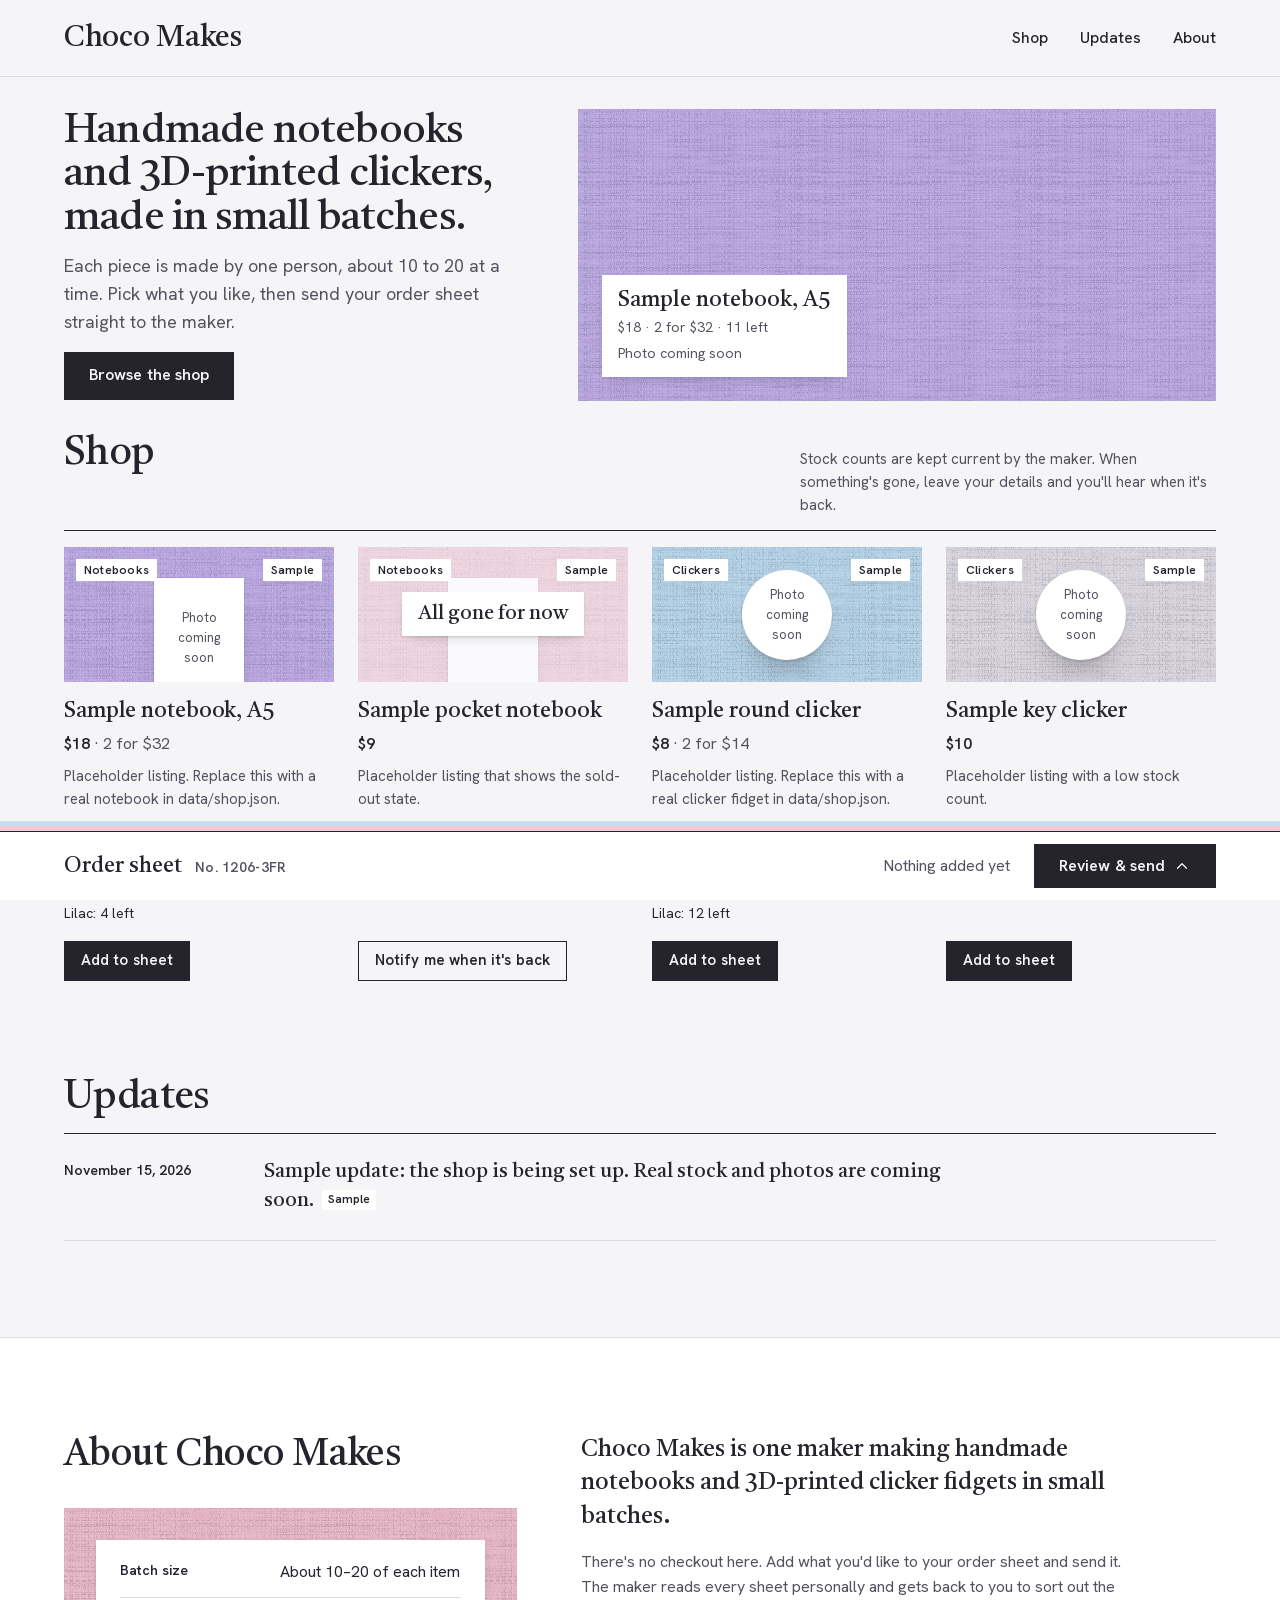
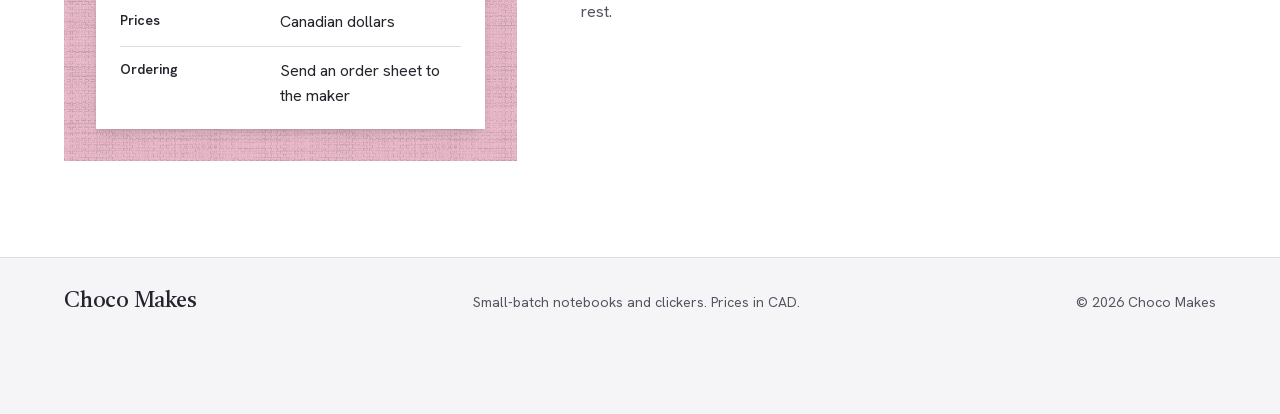
==== index.html @ cf0b7607 "Build Choco Makes one-page shop Static site for GitHub Pages: catalogue rendered from data/shop.json" ====
<!doctype html>
<html lang="en-CA">
<head>
  <meta charset="utf-8">
  <meta name="viewport" content="width=device-width, initial-scale=1">
  <title>Choco Makes · Handmade notebooks and 3D-printed clickers</title>
  <meta name="description" content="Handmade notebooks and 3D-printed clicker fidgets, made in small batches. Browse what's in stock and send an order sheet straight to the maker.">
  <meta name="theme-color" content="#F5F4F7">
  <link rel="preload" href="assets/fonts/castoro-regular.woff2" as="font" type="font/woff2" crossorigin>
  <link rel="preload" href="assets/fonts/hanken-grotesk.woff2" as="font" type="font/woff2" crossorigin>
  <link rel="stylesheet" href="assets/css/site.css">
  <script src="assets/js/shop.js" defer></script>
</head>
<body>
  <a class="skip" href="#shop">Skip to the shop</a>

  <header class="masthead">
    <div class="wrap masthead__inner">
      <a class="wordmark" href="#top" aria-label="Choco Makes, back to top">Choco Makes</a>
      <nav aria-label="Main">
        <ul class="nav">
          <li><a href="#shop">Shop</a></li>
          <li><a href="#updates">Updates</a></li>
          <li><a href="#about">About</a></li>
        </ul>
      </nav>
    </div>
  </header>

  <main id="top">
    <section class="intro wrap" aria-labelledby="intro-title">
      <div class="intro__copy">
        <h1 id="intro-title">Handmade notebooks and 3D-printed clickers, made in small batches.</h1>
        <p class="intro__lede">Each piece is made by one person, about 10 to 20 at a time. Pick what you like, then send your order sheet straight to the maker.</p>
        <a class="button" href="#shop">Browse the shop</a>
      </div>
      <figure class="feature cloth cloth--lilac" id="feature" aria-label="Featured item">
        <div class="feature__media" data-feature-media></div>
        <figcaption class="feature__label label" data-feature-label>
          <span class="label__name">Loading the shop…</span>
        </figcaption>
      </figure>
    </section>

    <section class="shop wrap" id="shop" aria-labelledby="shop-title">
      <div class="section-head">
        <h2 id="shop-title">Shop</h2>
        <p class="section-head__note">Stock counts are kept current by the maker. When something's gone, leave your details and you'll hear when it's back.</p>
      </div>
      <div data-catalogue>
        <p class="status-note">Loading the shop…</p>
      </div>
    </section>

    <section class="updates wrap" id="updates" aria-labelledby="updates-title">
      <div class="section-head">
        <h2 id="updates-title">Updates</h2>
      </div>
      <ol class="updates__list" data-updates></ol>
    </section>

    <section class="about" id="about" aria-labelledby="about-title">
      <div class="wrap about__inner">
        <div class="about__side">
          <h2 id="about-title">About Choco Makes</h2>
          <div class="about__swatch cloth cloth--pink">
            <dl class="facts label">
              <div><dt>Batch size</dt><dd>About 10–20 of each item</dd></div>
              <div><dt>Prices</dt><dd>Canadian dollars</dd></div>
              <div><dt>Ordering</dt><dd>Send an order sheet to the maker</dd></div>
            </dl>
          </div>
        </div>
        <div class="about__body">
          <p class="about__lead">Choco Makes is one maker making handmade notebooks and 3D-printed clicker fidgets in small batches.</p>
          <p>There's no checkout here. Add what you'd like to your order sheet and send it. The maker reads every sheet personally and gets back to you to sort out the rest.</p>
        </div>
      </div>
    </section>
  </main>

  <footer class="footer">
    <div class="wrap footer__inner">
      <span class="wordmark wordmark--small">Choco Makes</span>
      <span>Small-batch notebooks and clickers. Prices in CAD.</span>
      <span>© <span data-year>2026</span> Choco Makes</span>
    </div>
  </footer>

  <!-- Order sheet: a docked slip that unfolds upward -->
  <aside class="slip" data-slip aria-label="Order sheet">
    <span class="slip__copy slip__copy--pink" aria-hidden="true"></span>
    <span class="slip__copy slip__copy--blue" aria-hidden="true"></span>

    <div class="sheet" id="order-sheet" data-sheet hidden>
      <div class="wrap sheet__inner">
        <div class="sheet__head">
          <h2 class="sheet__title" tabindex="-1" data-sheet-title>Order sheet <span class="sheet__no" data-sheet-no></span></h2>
        </div>

        <div class="sheet__grid">
          <div class="sheet__lines">
            <ul class="lines" data-lines></ul>
            <p class="lines__empty" data-empty>Nothing on your sheet yet. Add something from the shop and it will appear here.</p>
            <dl class="totals" data-totals>
              <div><dt>Items</dt><dd data-subtotal></dd></div>
              <div class="totals__save" data-savings-row hidden><dt>Bundle pricing</dt><dd data-savings></dd></div>
              <div class="totals__grand"><dt>Total</dt><dd data-total></dd></div>
            </dl>
          </div>

          <form class="sheet__form" data-order-form novalidate>
            <p class="sheet__intro">Send this sheet to the maker. Nothing is charged online.</p>
            <div class="field">
              <label for="order-name">Your name</label>
              <input id="order-name" name="name" autocomplete="name" required>
              <p class="field__error" id="order-name-error" hidden></p>
            </div>
            <div class="field">
              <label for="order-contact">Phone or email</label>
              <input id="order-contact" name="contact" autocomplete="email" inputmode="email" required aria-describedby="order-contact-hint">
              <p class="field__hint" id="order-contact-hint">So the maker can reply to you.</p>
              <p class="field__error" id="order-contact-error" hidden></p>
            </div>
            <input class="honeypot" type="checkbox" name="botcheck" tabindex="-1" autocomplete="off" aria-hidden="true">
            <button class="button button--wide" type="submit" data-send>Send order sheet</button>
            <p class="form-status" data-form-status role="status" aria-live="polite"></p>
          </form>
        </div>
      </div>
    </div>

    <div class="slip__bar">
      <div class="wrap slip__inner">
        <p class="slip__title">Order sheet <span class="slip__no" data-slip-no></span></p>
        <p class="slip__summary" data-slip-summary aria-live="polite">Empty</p>
        <button class="button button--slip" type="button" data-toggle aria-expanded="false" aria-controls="order-sheet">
          <span data-toggle-label>Review &amp; send</span>
          <svg viewBox="0 0 24 24" aria-hidden="true"><path d="M6 15l6-6 6 6"/></svg>
        </button>
      </div>
    </div>
  </aside>

  <p class="sr-only" role="status" aria-live="polite" data-announce></p>

  <template id="tpl-product">
    <article class="product">
      <div class="product__cloth cloth">
        <div class="product__tags"><span class="product__tag" data-category></span><span class="product__tag" data-tag hidden>Sample</span></div>
        <span class="product__gone label" data-gone hidden>All gone for now</span>
        <div class="product__media" data-media></div>
      </div>
      <div class="product__body">
        <h4 class="product__name" data-name></h4>
        <p class="product__price" data-price></p>
        <p class="product__desc" data-desc></p>
        <fieldset class="variants" data-variants hidden>
          <legend class="variants__legend" data-variant-legend></legend>
          <div class="variants__options" data-variant-options></div>
        </fieldset>
        <p class="product__stock" data-stock></p>
        <div class="product__actions">
          <button class="button button--small" type="button" data-add>Add to sheet</button>
          <button class="button button--small button--quiet" type="button" data-notify hidden aria-expanded="false"><span>Notify me<span class="long"> when it's back</span></span></button>
        </div>
        <form class="interest" data-interest hidden novalidate>
          <label class="interest__label">Phone or email
            <input name="contact" autocomplete="email" inputmode="email" required>
          </label>
          <input class="honeypot" type="checkbox" name="botcheck" tabindex="-1" autocomplete="off" aria-hidden="true">
          <button class="button button--small" type="submit">Send</button>
          <p class="interest__status" role="status" aria-live="polite"></p>
        </form>
      </div>
    </article>
  </template>
</body>
</html>
---- assets/css/site.css ----
/* Choco Makes · Book Cloth × Order Sheet */

@font-face {
  font-family: "Castoro";
  src: url("../fonts/castoro-regular.woff2") format("woff2");
  font-weight: 400;
  font-style: normal;
  font-display: swap;
}
@font-face {
  font-family: "Castoro";
  src: url("../fonts/castoro-italic.woff2") format("woff2");
  font-weight: 400;
  font-style: italic;
  font-display: swap;
}
@font-face {
  font-family: "Hanken Grotesk";
  src: url("../fonts/hanken-grotesk.woff2") format("woff2");
  font-weight: 400 700;
  font-style: normal;
  font-display: swap;
}

:root {
  /* paper + ink */
  --paper: #F5F4F7;
  --sheet: #FFFFFF;
  --ink: #25232C;
  --ink-soft: #55515F;
  --rule: #DEDBE4;
  --rule-strong: #25232C;

  /* book cloth */
  --cloth-lilac: #B9A6E0;
  --cloth-pink: #E6B6C6;
  --cloth-blue: #B3D0E5;
  --cloth-stone: #D7D3DD;

  /* tinted duplicate copies */
  --copy-pink: #F1C9D6;
  --copy-blue: #C6DFEE;

  --error: #A3253F;
  --ok: #2F5D46;

  --serif: "Castoro", "Iowan Old Style", Georgia, serif;
  --sans: "Hanken Grotesk", system-ui, -apple-system, "Segoe UI", sans-serif;

  --s1: 4px; --s2: 8px; --s3: 12px; --s4: 16px; --s5: 24px;
  --s6: 32px; --s7: 48px; --s8: 64px; --s9: 96px;

  --gutter: clamp(20px, 5vw, 72px);
  --max: 1296px;
  --slip-h: 68px;

  --ease-out: cubic-bezier(0.16, 1, 0.3, 1);
}

*, *::before, *::after { box-sizing: border-box; }
html { scroll-behavior: smooth; scroll-padding-top: var(--s5); -webkit-text-size-adjust: 100%; }
body {
  margin: 0;
  background: var(--paper);
  color: var(--ink);
  font: 400 1rem/1.55 var(--sans);
  font-feature-settings: "kern";
  padding-bottom: calc(var(--slip-h) + env(safe-area-inset-bottom));
  caret-color: var(--ink);
  -webkit-font-smoothing: antialiased;
}
h1, h2, h3, h4, p, ul, ol, dl, dd, figure { margin: 0; }
ul, ol { padding: 0; list-style: none; }
img { display: block; max-width: 100%; }
button, input { font: inherit; color: inherit; }
a { color: inherit; text-underline-offset: 0.2em; text-decoration-thickness: 1px; }
::selection { background: var(--cloth-lilac); color: var(--ink); }
:focus-visible { outline: 2px solid var(--ink); outline-offset: 3px; }
html { scrollbar-color: var(--cloth-lilac) var(--paper); }

.wrap { width: 100%; max-width: calc(var(--max) + 2 * var(--gutter)); margin-inline: auto; padding-inline: var(--gutter); }
[hidden] { display: none !important; }
.sr-only { position: absolute; width: 1px; height: 1px; overflow: hidden; clip: rect(0 0 0 0); white-space: nowrap; }
.honeypot { position: absolute; left: -9999px; }
.skip { position: absolute; left: var(--s4); top: -100px; background: var(--ink); color: var(--paper); padding: var(--s3) var(--s4); z-index: 50; }
.skip:focus { top: var(--s4); }

/* ---------- book cloth ---------- */
.cloth {
  --c: var(--cloth-lilac);
  background-color: var(--c);
  background-image: url("../img/linen.png");
  background-size: 240px 240px;
}
.cloth--lilac { --c: var(--cloth-lilac); }
.cloth--pink  { --c: var(--cloth-pink); }
.cloth--blue  { --c: var(--cloth-blue); }
.cloth--stone { --c: var(--cloth-stone); }

/* tipped-on paper label */
.label {
  background: var(--sheet);
  padding: var(--s3) var(--s4);
  box-shadow: 0 1px 2px rgba(37, 35, 44, 0.12), 0 6px 14px -8px rgba(37, 35, 44, 0.3);
}
.label__name { display: block; font: 400 1.375rem/1.2 var(--serif); }
.label__meta { display: block; margin-top: var(--s1); font-size: 0.875rem; color: var(--ink-soft); font-variant-numeric: tabular-nums; }

/* ---------- buttons ---------- */
.button {
  display: inline-flex; align-items: center; justify-content: center; gap: var(--s2);
  min-height: 48px; padding: 0 var(--s5);
  background: var(--ink); color: var(--paper);
  border: 1px solid var(--ink); border-radius: 0;
  font-weight: 600; font-size: 1rem; letter-spacing: 0.005em;
  text-decoration: none; cursor: pointer;
  transition: background-color 160ms var(--ease-out), color 160ms var(--ease-out);
}
.button:hover { background: #3A3744; }
.button:active { background: #000; }
.button[disabled], .button[aria-disabled="true"] { background: var(--rule); border-color: var(--rule); color: var(--ink-soft); cursor: not-allowed; }
.button--small { min-height: 40px; padding: 0 var(--s4); font-size: 0.9375rem; }
.button--quiet { background: transparent; color: var(--ink); }
.button--quiet:hover { background: var(--sheet); }
.button--wide { width: 100%; }
.button svg, .icon-button svg { width: 18px; height: 18px; fill: none; stroke: currentColor; stroke-width: 1.75; stroke-linecap: round; stroke-linejoin: round; }

.icon-button {
  display: inline-grid; place-items: center; width: 44px; height: 44px;
  background: transparent; border: 1px solid var(--rule); cursor: pointer;
}
.icon-button:hover { border-color: var(--ink); }
.icon-button svg { width: 20px; height: 20px; }

/* ---------- masthead ---------- */
.masthead { border-bottom: 1px solid var(--rule); }
.masthead__inner { display: flex; align-items: center; justify-content: space-between; min-height: 76px; gap: var(--s5); }
.wordmark { font: 400 1.875rem/1 var(--serif); letter-spacing: -0.01em; text-decoration: none; }
.wordmark--small { font-size: 1.375rem; }
.nav { display: flex; gap: clamp(var(--s4), 3vw, var(--s6)); }
.nav a { text-decoration: none; font-weight: 500; padding: var(--s2) 0; }
.nav a:hover { text-decoration: underline; }

/* ---------- intro ---------- */
.intro {
  display: grid; grid-template-columns: 5fr 7fr; gap: clamp(var(--s6), 4.5vw, var(--s8));
  align-items: center; padding-block: clamp(var(--s5), 2.5vw, var(--s6)) var(--s5);
}
.intro h1 { font: 400 clamp(2.125rem, min(3.2vw, 5.4vh), 3rem)/1.06 var(--serif); letter-spacing: -0.02em; text-wrap: balance; }
.intro__lede { margin-top: var(--s4); max-width: 46ch; font-size: 1.125rem; color: var(--ink-soft); }
.intro .button { margin-top: var(--s5); }

.feature { position: relative; aspect-ratio: 7 / 3.2; max-height: clamp(220px, 100svh - 580px, 320px); width: 100%; display: grid; place-items: center; overflow: hidden; }
.feature__media { width: 100%; height: 100%; display: grid; place-items: center; }
.feature__media img { width: 100%; height: 100%; object-fit: cover; }
.feature__label { position: absolute; left: var(--s5); bottom: var(--s5); max-width: calc(100% - 2 * var(--s5)); }
.feature__label a { text-decoration: none; }
.feature__label a:hover .label__name { text-decoration: underline; text-decoration-thickness: 1px; }

/* placeholder object drawn on the cloth when no photo exists */
.ph-object {
  height: 66%; aspect-ratio: 3 / 4; background: var(--sheet);
  box-shadow: 0 2px 3px rgba(37, 35, 44, 0.12), 0 24px 34px -20px rgba(37, 35, 44, 0.45);
  display: grid; place-items: center; text-align: center;
  font-size: 0.8125rem; color: var(--ink-soft); padding: var(--s3);
}
.ph-object--wide { aspect-ratio: 1 / 1; border-radius: 50%; }

/* ---------- section heads ---------- */
.section-head { display: flex; flex-wrap: wrap; align-items: baseline; justify-content: space-between; gap: var(--s3) var(--s6); padding-bottom: var(--s4); border-bottom: 1px solid var(--rule-strong); }
.section-head h2 { font: 400 clamp(2rem, 3vw, 2.75rem)/1.1 var(--serif); letter-spacing: -0.015em; }
.section-head__note { max-width: 52ch; color: var(--ink-soft); font-size: 0.9375rem; }
.status-note { padding-block: var(--s6); color: var(--ink-soft); }

/* ---------- shop ---------- */
.shop { padding-block: var(--s2) var(--s9); }
.shop .grid { margin-top: var(--s4); }
.category + .category { margin-top: var(--s8); }
.category__head { display: flex; align-items: baseline; gap: var(--s3); margin: var(--s6) 0 var(--s5); }
.category__head h3 { font: 400 1.625rem/1.2 var(--serif); }
.category__count { font-size: 0.875rem; color: var(--ink-soft); font-variant-numeric: tabular-nums; }
.grid { display: grid; grid-template-columns: repeat(auto-fill, minmax(min(100%, 260px), 1fr)); gap: var(--s7) var(--s5); }

.product { display: flex; flex-direction: column; scroll-margin-top: var(--s5); }
.product__cloth { position: relative; aspect-ratio: 3 / 2; display: grid; place-items: center; overflow: hidden; }
.product__media { width: 100%; height: 100%; display: grid; place-items: center; }
.product__media img { width: 100%; height: 100%; object-fit: cover; }
.product__tags { position: absolute; top: var(--s3); left: var(--s3); right: var(--s3); z-index: 1; display: flex; justify-content: space-between; gap: var(--s2); pointer-events: none; }
.product__tag {
  background: var(--sheet); padding: 2px var(--s2); font-size: 0.75rem; font-weight: 600; letter-spacing: 0.02em;
}
.product.is-soldout .ph-object { color: transparent; }
.product.is-soldout .product__cloth::after { content: ""; position: absolute; inset: 0; background: rgba(245, 244, 247, 0.5); }
.product__gone { position: absolute; z-index: 1; left: 50%; top: 50%; transform: translate(-50%, -50%); font: 400 1.25rem/1 var(--serif); white-space: nowrap; }

.product__body { display: flex; flex-direction: column; flex: 1; padding-top: var(--s4); }
.product__name { font: 400 1.375rem/1.2 var(--serif); letter-spacing: -0.005em; }
.product__price { margin-top: var(--s2); font-weight: 600; font-variant-numeric: tabular-nums; }
.product__price .bundle { font-weight: 400; color: var(--ink-soft); }
.product__desc { margin-top: var(--s2); font-size: 0.9375rem; color: var(--ink-soft); max-width: 40ch; }

.variants { border: 0; margin: var(--s4) 0 0; padding: 0; min-width: 0; }
.variants__legend { padding: 0; font-size: 0.8125rem; font-weight: 600; margin-bottom: var(--s2); }
.variants__options { display: flex; flex-wrap: wrap; gap: var(--s2); }
.variant { position: relative; }
.variant input { position: absolute; opacity: 0; inset: 0; margin: 0; cursor: pointer; }
.variant span {
  display: inline-flex; align-items: center; min-height: 36px; padding: 0 var(--s3);
  border: 1px solid var(--rule); background: var(--sheet); font-size: 0.875rem;
  transition: border-color 140ms var(--ease-out);
}
.variant:hover span { border-color: var(--ink-soft); }
.variant input:checked + span { border-color: var(--ink); box-shadow: inset 0 0 0 1px var(--ink); }
.variant input:focus-visible + span { outline: 2px solid var(--ink); outline-offset: 2px; }
.variant.is-out span { color: var(--ink-soft); text-decoration: line-through; text-decoration-thickness: 1px; }

.product__stock { margin-top: var(--s3); font-size: 0.875rem; font-variant-numeric: tabular-nums; }
.product__stock.is-low { font-weight: 600; }
.product__actions { margin-top: auto; padding-top: var(--s4); display: flex; gap: var(--s2); flex-wrap: wrap; }

.interest { margin-top: var(--s3); display: grid; grid-template-columns: 1fr auto; gap: var(--s2); align-items: end; }
.interest[hidden] { display: none; }
.interest__label { display: grid; gap: var(--s1); font-size: 0.8125rem; font-weight: 600; }
.interest input, .field input {
  min-height: 44px; padding: 0 var(--s3); border: 1px solid var(--ink-soft); border-radius: 0; background: var(--sheet);
  font-size: 1rem; font-weight: 400; width: 100%;
}
.interest input:focus-visible, .field input:focus-visible { outline: 2px solid var(--ink); outline-offset: 0; border-color: var(--ink); }
.interest__status { grid-column: 1 / -1; font-size: 0.875rem; }
.interest__status:empty { display: none; }

.is-error { color: var(--error); }
.is-ok { color: var(--ok); }

/* ---------- updates ---------- */
.updates { padding-bottom: var(--s9); }
.updates__list li {
  display: grid; grid-template-columns: 11rem 1fr; gap: var(--s5);
  padding-block: var(--s5); border-bottom: 1px solid var(--rule);
}
.updates__list time { font-size: 0.875rem; font-weight: 600; font-variant-numeric: tabular-nums; padding-top: 0.2em; }
.updates__list p { font: 400 1.25rem/1.45 var(--serif); max-width: 60ch; }
.updates__list .is-sample { font-family: var(--sans); font-size: 0.75rem; font-weight: 600; display: inline-block; margin-left: var(--s2); background: var(--sheet); padding: 1px 6px; vertical-align: 0.2em; }

/* ---------- about ---------- */
.about { background: var(--sheet); border-top: 1px solid var(--rule); padding-block: var(--s9); }
.about__inner { display: grid; grid-template-columns: 5fr 7fr; gap: var(--s5) var(--s8); align-items: start; }
.about__side { display: grid; gap: var(--s6); }
.about__swatch { padding: var(--s6); }
.about__swatch .facts { margin-top: 0; border-top: 0; padding: var(--s2) var(--s5); }
.about__swatch .facts div:last-child { border-bottom: 0; }
.about h2 { font: 400 clamp(2rem, 3vw, 2.75rem)/1.1 var(--serif); letter-spacing: -0.015em; }
.about__body { display: grid; gap: var(--s4); max-width: 62ch; }
.about__lead { font: 400 1.5rem/1.4 var(--serif); }
.about__body > p:not(.about__lead) { color: var(--ink-soft); }
.facts { margin-top: var(--s5); border-top: 1px solid var(--rule-strong); }
.facts div { display: grid; grid-template-columns: 9rem 1fr; gap: var(--s4); padding-block: var(--s3); border-bottom: 1px solid var(--rule); }
.facts dt { font-weight: 600; font-size: 0.875rem; }

/* ---------- footer ---------- */
.footer { border-top: 1px solid var(--rule); padding-block: var(--s6); font-size: 0.875rem; color: var(--ink-soft); }
.footer__inner { display: flex; flex-wrap: wrap; align-items: baseline; justify-content: space-between; gap: var(--s3) var(--s6); }
.footer .wordmark { color: var(--ink); }

/* ---------- the slip ---------- */
.slip { position: fixed; inset: auto 0 0 0; z-index: 20; display: flex; flex-direction: column; pointer-events: none; }
.slip > * { pointer-events: auto; }

/* tinted duplicate copies peeking above the white top copy */
.slip__copy {
  position: absolute; left: 0; right: 0; height: 100%; pointer-events: none;
  transition: transform 420ms var(--ease-out);
}
.slip__copy--pink { background: var(--copy-pink); bottom: 0; transform: translateY(-5px); z-index: -1; }
.slip__copy--blue { background: var(--copy-blue); bottom: 0; transform: translateY(-10px); z-index: -2; }
.slip { isolation: isolate; }
.slip.is-open .slip__copy--pink { transform: translateY(-7px) translateX(6px); transition-delay: 40ms; }
.slip.is-open .slip__copy--blue { transform: translateY(-14px) translateX(12px); transition-delay: 80ms; }

.slip__bar { position: relative; background: var(--sheet); border-top: 1px solid var(--ink); padding-bottom: env(safe-area-inset-bottom); }
.slip__inner { display: grid; grid-template-columns: auto 1fr auto; align-items: center; gap: var(--s5); min-height: var(--slip-h); }
.slip__title { font: 400 1.375rem/1 var(--serif); white-space: nowrap; }
.slip__no, .sheet__no { font-family: var(--sans); font-size: 0.875rem; font-weight: 600; color: var(--ink-soft); font-variant-numeric: tabular-nums; margin-left: var(--s2); letter-spacing: 0.02em; }
.slip__summary { font-variant-numeric: tabular-nums; color: var(--ink-soft); text-align: right; }
.slip__summary strong { color: var(--ink); font-weight: 600; }
.slip__summary.tick { animation: tick 520ms var(--ease-out); }
@keyframes tick {
  0% { transform: translateY(6px); opacity: 0.2; }
  100% { transform: none; opacity: 1; }
}
.button--slip { min-height: 44px; }
.button--slip svg { transition: transform 300ms var(--ease-out); }
.slip.is-open .button--slip svg { transform: rotate(180deg); }

.sheet {
  position: relative; background: var(--sheet); border-top: 1px solid var(--ink);
  max-height: min(78vh, 760px); overflow-y: auto; overscroll-behavior: contain;
  box-shadow: 0 -18px 40px -24px rgba(37, 35, 44, 0.35);
  transform-origin: bottom;
}
.sheet[hidden] { display: none; }
.sheet.is-entering { animation: unfold 380ms var(--ease-out); }
.sheet.is-leaving { animation: unfold 220ms var(--ease-out) reverse forwards; }
@keyframes unfold {
  from { clip-path: inset(100% 0 0 0); transform: translateY(24px); }
  to { clip-path: inset(0 0 0 0); transform: none; }
}
.slip.is-open .slip__bar { border-top-color: var(--rule); }
.slip.is-open .slip__title { visibility: hidden; }
@media (max-width: 640px) { .slip.is-open .slip__title { display: none; } .slip.is-open .slip__summary { grid-row: 1 / 3; align-self: center; } }

.sheet__inner { padding-block: var(--s6) var(--s6); }
.sheet__head { display: flex; align-items: center; justify-content: space-between; padding-bottom: var(--s4); border-bottom: 1px solid var(--rule-strong); }
.sheet__title { font: 400 2rem/1.1 var(--serif); }
.sheet__title:focus { outline: none; }
.sheet__grid { display: grid; grid-template-columns: 7fr 5fr; gap: var(--s8); padding-top: var(--s5); }

.lines li {
  display: grid; grid-template-columns: 1fr auto auto auto; align-items: center; gap: var(--s4);
  padding-block: var(--s4); border-bottom: 1px solid var(--rule);
}
.line__name { font: 400 1.125rem/1.25 var(--serif); }
.line__meta { display: block; margin-top: 2px; font-size: 0.8125rem; color: var(--ink-soft); font-variant-numeric: tabular-nums; }
.line__total { font-weight: 600; font-variant-numeric: tabular-nums; min-width: 5.5ch; text-align: right; }
.stepper { display: inline-flex; align-items: center; border: 1px solid var(--rule); }
.stepper button { width: 36px; height: 36px; display: grid; place-items: center; background: transparent; border: 0; cursor: pointer; }
.stepper button:hover:not([disabled]) { background: var(--paper); }
.stepper button[disabled] { color: var(--rule); cursor: not-allowed; }
.stepper svg, .remove svg { width: 16px; height: 16px; fill: none; stroke: currentColor; stroke-width: 1.75; stroke-linecap: round; }
.stepper output { min-width: 2.5ch; text-align: center; font-variant-numeric: tabular-nums; font-weight: 600; }
.remove { width: 36px; height: 36px; display: grid; place-items: center; background: transparent; border: 0; color: var(--ink-soft); cursor: pointer; }
.remove:hover { color: var(--error); }
.lines__empty { padding-block: var(--s5); color: var(--ink-soft); }
.lines__empty[hidden] { display: none; }

.totals { margin-top: var(--s4); }
.totals div { display: flex; justify-content: space-between; padding-block: var(--s1); font-variant-numeric: tabular-nums; }
.totals dt { color: var(--ink-soft); }
.totals__save dd { color: var(--ok); }
.totals__grand { margin-top: var(--s2); padding-top: var(--s3) !important; border-top: 1px solid var(--rule-strong); }
.totals__grand dt, .totals__grand dd { font: 400 1.5rem/1.2 var(--serif); color: var(--ink); }
.totals[hidden], [data-savings-row][hidden] { display: none; }

.sheet__form { display: grid; gap: var(--s4); align-content: start; }
.sheet__intro { color: var(--ink-soft); }
.field { display: grid; gap: var(--s1); }
.field label { font-size: 0.875rem; font-weight: 600; }
.field__hint { font-size: 0.8125rem; color: var(--ink-soft); }
.field__error { font-size: 0.8125rem; color: var(--error); font-weight: 600; }
.field input[aria-invalid="true"] { border-color: var(--error); }
.form-status { font-size: 0.9375rem; }
.form-status:empty { display: none; }
.form-status.is-done { padding: var(--s4); background: var(--paper); color: var(--ink); }

/* ---------- arrival: one orchestrated moment ---------- */
@media (prefers-reduced-motion: no-preference) {
  .js .intro h1, .js .intro__lede, .js .intro .button { animation: rise 700ms var(--ease-out) both; }
  .js .intro__lede { animation-delay: 80ms; }
  .js .intro .button { animation-delay: 140ms; }
  .js .feature { animation: settle 900ms var(--ease-out) both; animation-delay: 60ms; }
  .js .feature__label { animation: rise 600ms var(--ease-out) both; animation-delay: 420ms; }
  .js .slip__bar { animation: dock 700ms var(--ease-out) both; animation-delay: 500ms; }
}
@keyframes rise { from { opacity: 0; transform: translateY(14px); } }
@keyframes settle { from { clip-path: inset(0 0 100% 0); } to { clip-path: inset(0 0 0 0); } }
@keyframes dock { from { transform: translateY(100%); } }

@media (prefers-reduced-motion: reduce) {
  *, *::before, *::after { animation: none !important; transition: none !important; scroll-behavior: auto !important; }
}

/* ---------- responsive ---------- */
/* wide but short screens: keep the first row's names and prices above the slip */
@media (min-width: 961px) and (max-height: 940px) {
  .product__cloth { aspect-ratio: 2 / 1; }
  .intro__lede { margin-top: var(--s3); font-size: clamp(1rem, 2.1vh, 1.125rem); }
  .intro h1 { font-size: clamp(2.125rem, min(3.2vw, 5vh), 3rem); }
  .intro .button { margin-top: var(--s4); }
  .section-head { padding-bottom: var(--s3); }
  .section-head h2 { font-size: clamp(2rem, 4.4vh, 2.75rem); }
}
@media (max-width: 960px) {
  .intro { grid-template-columns: 1fr; }
  .feature { aspect-ratio: 4 / 3; }
  .about__inner { grid-template-columns: 1fr; gap: var(--s5); }
  .about__side { display: contents; }
  .about__body { order: 1; }
  .about__swatch { order: 2; }
  .sheet__grid { grid-template-columns: 1fr; gap: var(--s6); }
}
@media (max-width: 640px) {
  :root { --slip-h: 72px; }
  .masthead__inner { min-height: 64px; }
  .wordmark { font-size: 1.5rem; }
  .nav { gap: var(--s4); font-size: 0.9375rem; }
  .grid { grid-template-columns: repeat(2, minmax(0, 1fr)); gap: var(--s6) var(--s4); }
  .product__name { font-size: 1.125rem; }
  .product__desc { display: none; }
  .product__cloth { aspect-ratio: 4 / 3; }
  .product__actions .long { display: none; }
  .product__tag[data-category] { display: none; }
  .product__gone { font-size: 1rem; padding: var(--s2) var(--s3); }
  .ph-object { height: 74%; font-size: 0.6875rem; padding: var(--s2); }
  .product__actions .button { width: 100%; }
  .interest { grid-template-columns: 1fr; }
  .updates__list li { grid-template-columns: 1fr; gap: var(--s1); }
  .slip__inner { grid-template-columns: 1fr auto; gap: var(--s3); }
  .slip__title { font-size: 1.125rem; }
  .slip__title .slip__no { display: none; }
  .slip__inner { row-gap: 2px; padding-block: var(--s3); }
  .slip__summary { grid-row: 2; grid-column: 1; text-align: left; font-size: 0.8125rem; }
  .button--slip { grid-row: 1 / 3; grid-column: 2; padding: 0 var(--s4); }
  .sheet { max-height: calc(100dvh - var(--slip-h) - 24px); }
  .sheet__title { font-size: 1.625rem; }
  .lines li { grid-template-columns: 1fr auto; grid-template-areas: "name total" "step remove"; row-gap: var(--s2); }
  .line__info { grid-area: name; }
  .line__total { grid-area: total; }
  .stepper { grid-area: step; justify-self: start; }
  .remove { grid-area: remove; justify-self: end; }
  .facts div { grid-template-columns: 1fr; gap: 0; }
}
@media (max-width: 380px) {
  .grid { grid-template-columns: 1fr; }
}
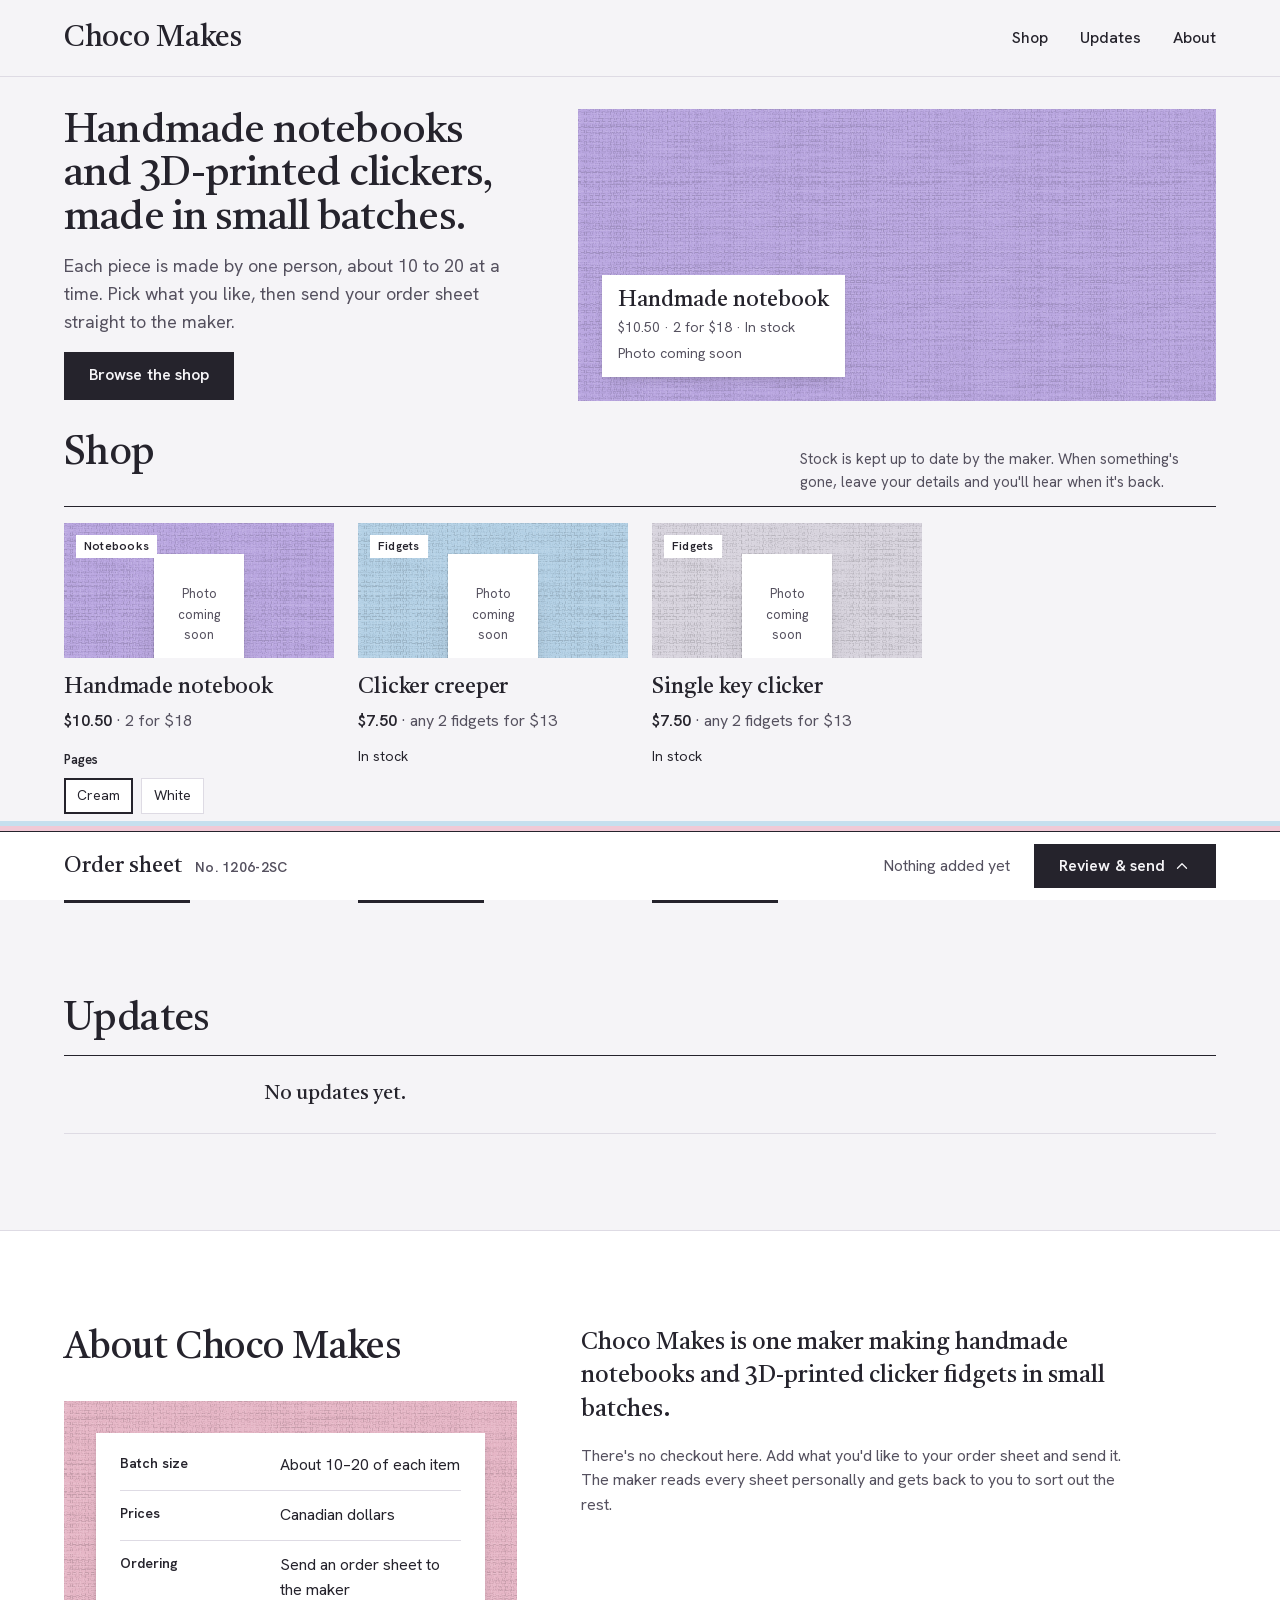
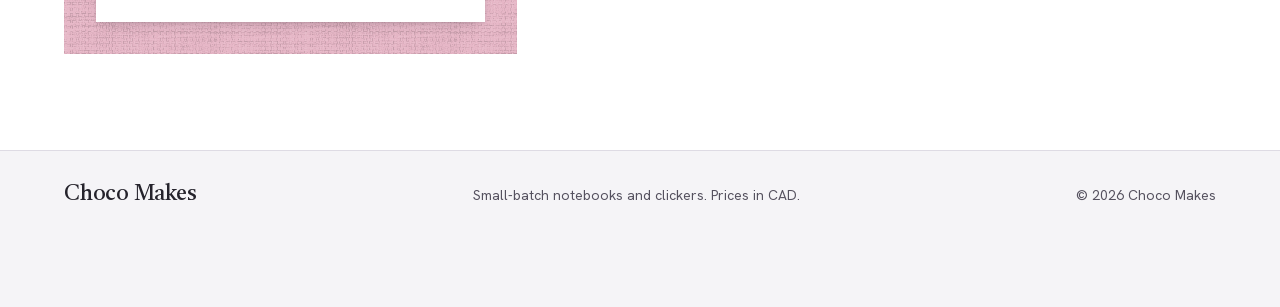
==== commit e29a86f2: "Load real stock and add the spreadsheet inventory workflow - inventory/products.csv + updates.csv, r" ====
--- a/index.html
+++ b/index.html
@@ -45,7 +45,7 @@
     <section class="shop wrap" id="shop" aria-labelledby="shop-title">
       <div class="section-head">
         <h2 id="shop-title">Shop</h2>
-        <p class="section-head__note">Stock counts are kept current by the maker. When something's gone, leave your details and you'll hear when it's back.</p>
+        <p class="section-head__note">Stock is kept up to date by the maker. When something's gone, leave your details and you'll hear when it's back.</p>
       </div>
       <div data-catalogue>
         <p class="status-note">Loading the shop…</p>
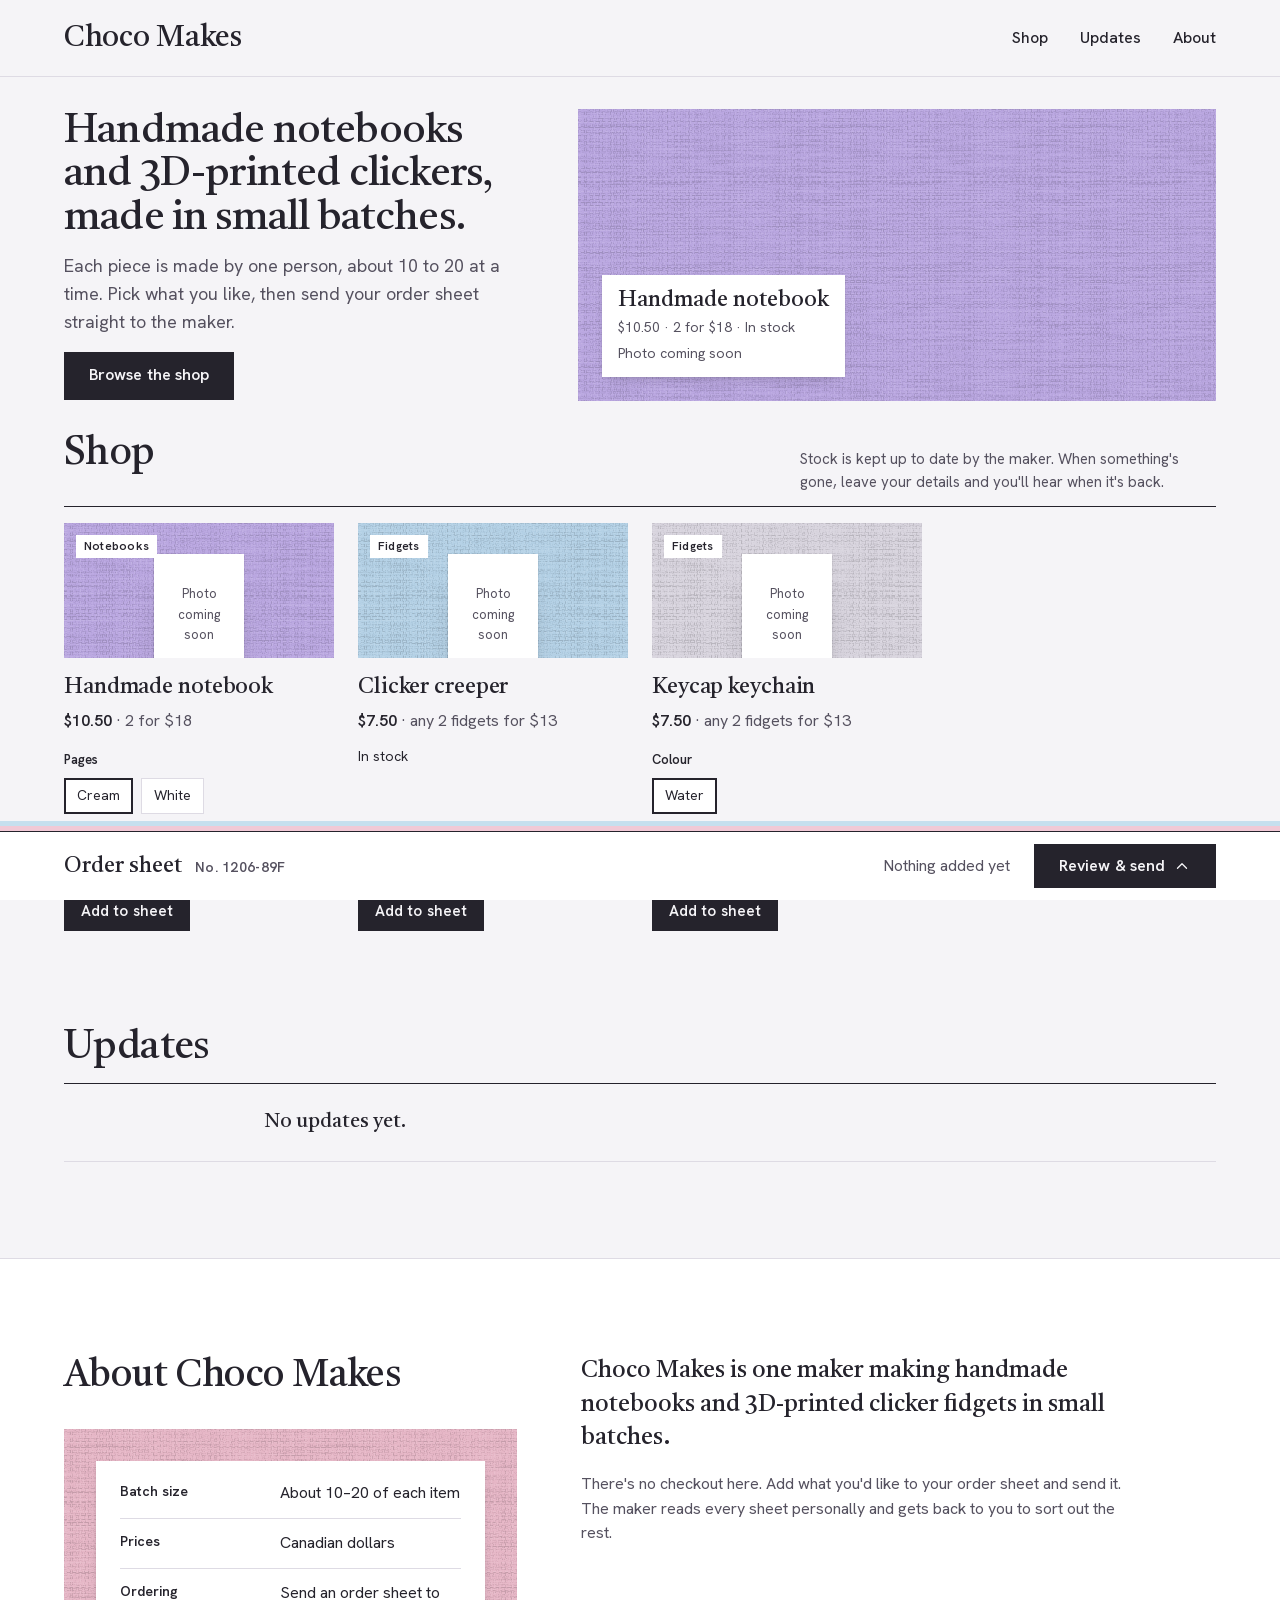
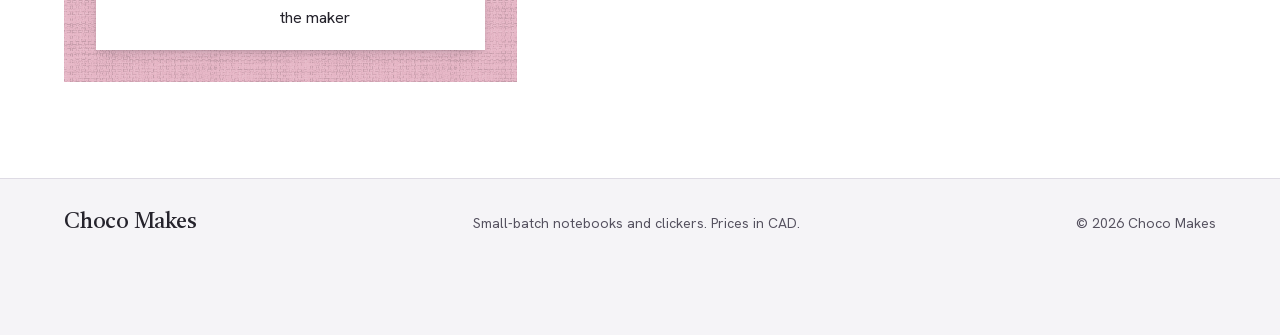
==== commit 14a7a2be: "Rename to Keycap keychain and add its Water colour option - Keycap keychain (was Single key clicker)" ====
--- a/index.html
+++ b/index.html
@@ -158,6 +158,7 @@
         <fieldset class="variants" data-variants hidden>
           <legend class="variants__legend" data-variant-legend></legend>
           <div class="variants__options" data-variant-options></div>
+          <p class="variants__note" data-variant-note hidden></p>
         </fieldset>
         <p class="product__stock" data-stock></p>
         <div class="product__actions">
--- a/assets/css/site.css
+++ b/assets/css/site.css
@@ -202,6 +202,7 @@
 .variants { border: 0; margin: var(--s4) 0 0; padding: 0; min-width: 0; }
 .variants__legend { padding: 0; font-size: 0.8125rem; font-weight: 600; margin-bottom: var(--s2); }
 .variants__options { display: flex; flex-wrap: wrap; gap: var(--s2); }
+.variants__note { margin-top: var(--s2); font-size: 0.8125rem; color: var(--ink-soft); }
 .variant { position: relative; }
 .variant input { position: absolute; opacity: 0; inset: 0; margin: 0; cursor: pointer; }
 .variant span {
@@ -300,10 +301,15 @@
 }
 .sheet[hidden] { display: none; }
 .sheet.is-entering { animation: unfold 380ms var(--ease-out); }
-.sheet.is-leaving { animation: unfold 220ms var(--ease-out) reverse forwards; }
+.sheet.is-leaving { animation: fold 220ms cubic-bezier(0.7, 0, 0.84, 0) forwards; }
 @keyframes unfold {
   from { clip-path: inset(100% 0 0 0); transform: translateY(24px); }
   to { clip-path: inset(0 0 0 0); transform: none; }
+}
+/* A distinct name so closing always starts a fresh animation (and fires animationend). */
+@keyframes fold {
+  from { clip-path: inset(0 0 0 0); transform: none; }
+  to { clip-path: inset(100% 0 0 0); transform: translateY(24px); }
 }
 .slip.is-open .slip__bar { border-top-color: var(--rule); }
 .slip.is-open .slip__title { visibility: hidden; }
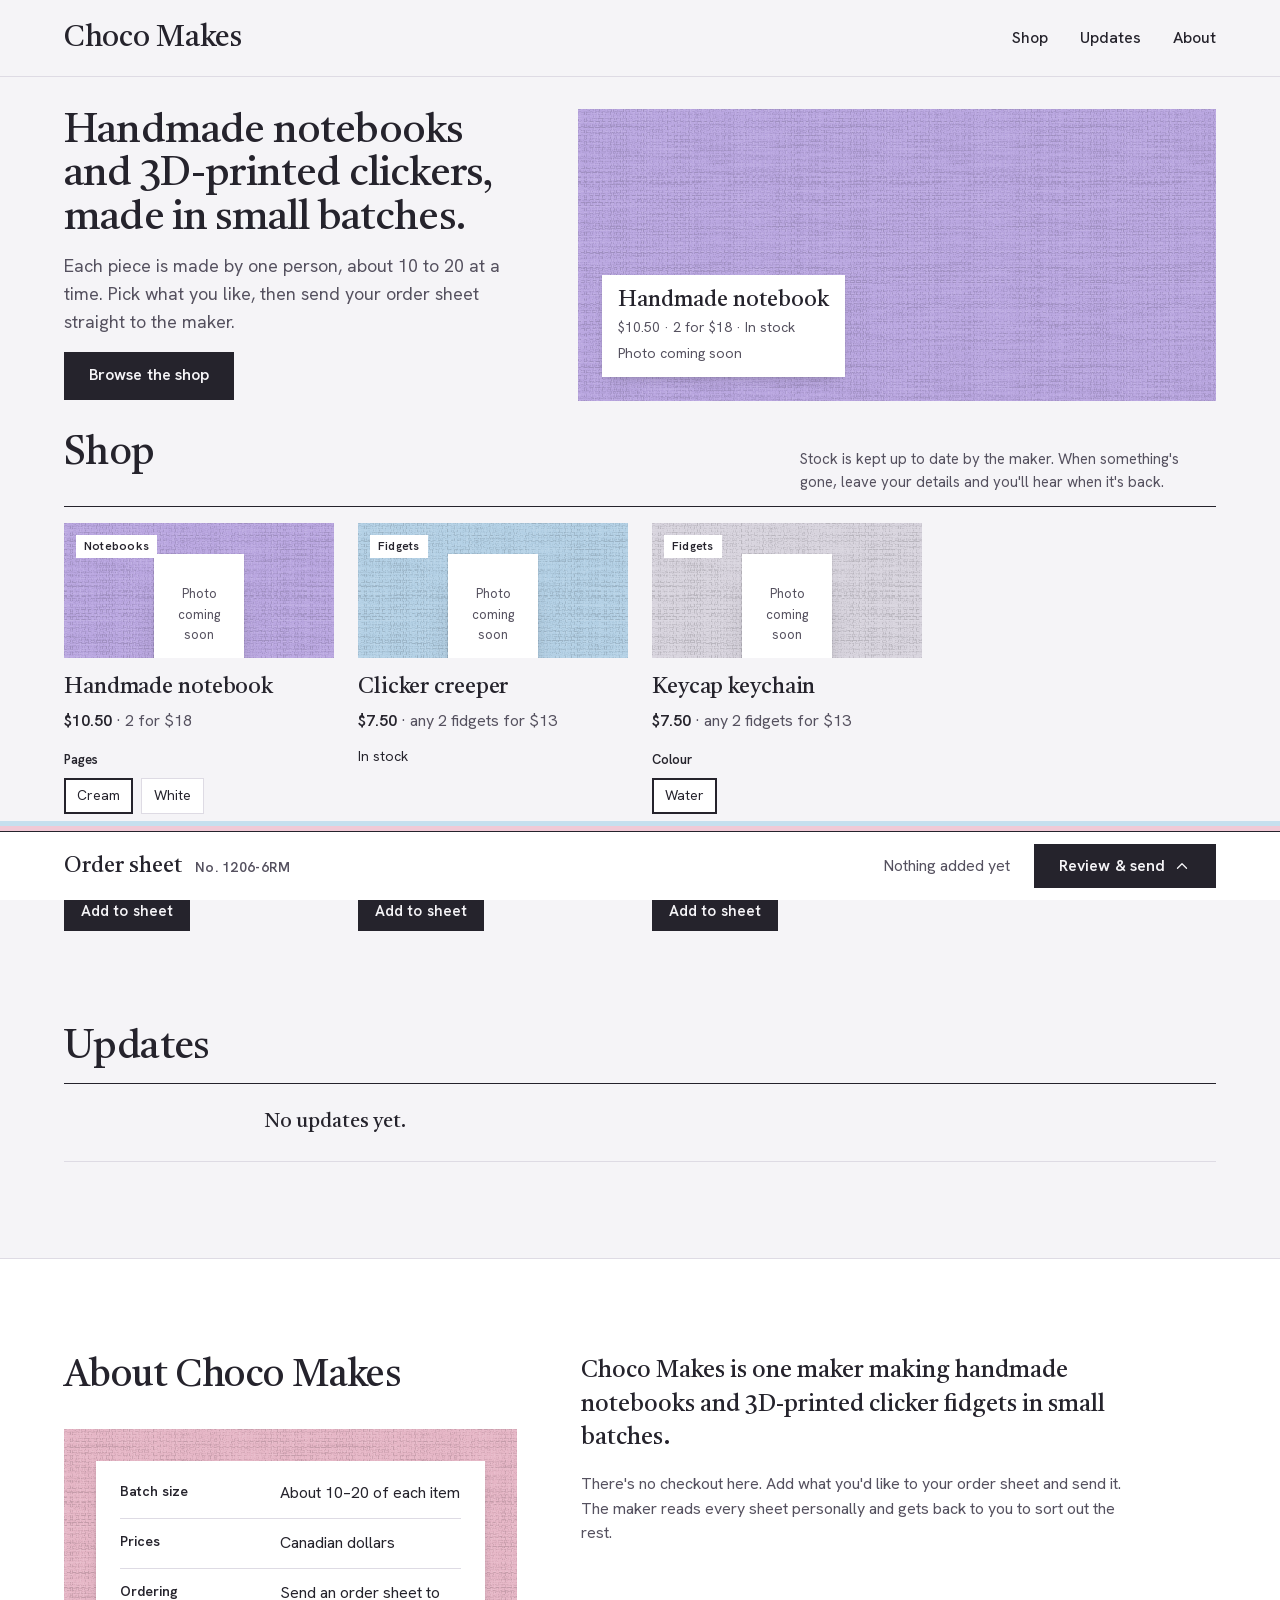
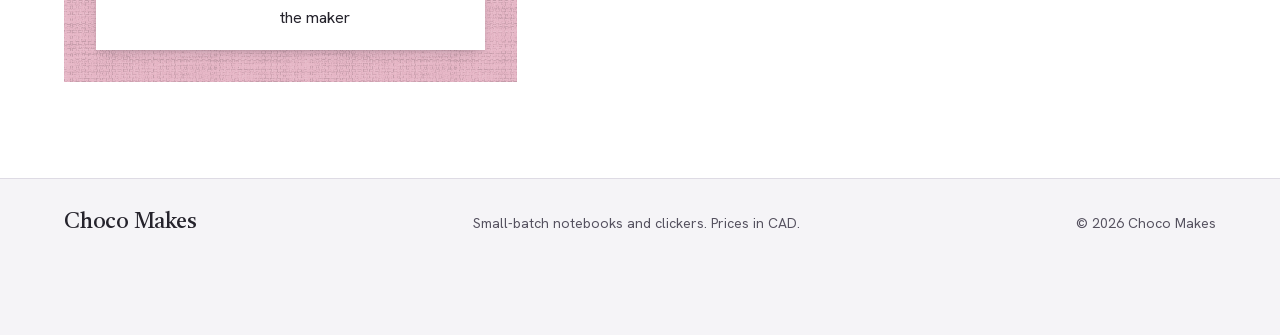
==== commit 246c148f: "Add an optional notes field to the order sheet Co-Authored-By: Claude Opus 5.5 <noreply@anthropic.co" ====
--- a/index.html
+++ b/index.html
@@ -122,6 +122,11 @@
               <p class="field__hint" id="order-contact-hint">So the maker can reply to you.</p>
               <p class="field__error" id="order-contact-error" hidden></p>
             </div>
+            <div class="field">
+              <label for="order-notes">Notes <span class="field__optional">(optional)</span></label>
+              <textarea id="order-notes" name="notes" rows="3" maxlength="1000" aria-describedby="order-notes-hint"></textarea>
+              <p class="field__hint" id="order-notes-hint">Questions, or anything else the maker should know.</p>
+            </div>
             <input class="honeypot" type="checkbox" name="botcheck" tabindex="-1" autocomplete="off" aria-hidden="true">
             <button class="button button--wide" type="submit" data-send>Send order sheet</button>
             <p class="form-status" data-form-status role="status" aria-live="polite"></p>
--- a/assets/css/site.css
+++ b/assets/css/site.css
@@ -72,7 +72,7 @@
 h1, h2, h3, h4, p, ul, ol, dl, dd, figure { margin: 0; }
 ul, ol { padding: 0; list-style: none; }
 img { display: block; max-width: 100%; }
-button, input { font: inherit; color: inherit; }
+button, input, textarea { font: inherit; color: inherit; }
 a { color: inherit; text-underline-offset: 0.2em; text-decoration-thickness: 1px; }
 ::selection { background: var(--cloth-lilac); color: var(--ink); }
 :focus-visible { outline: 2px solid var(--ink); outline-offset: 3px; }
@@ -226,6 +226,12 @@
   min-height: 44px; padding: 0 var(--s3); border: 1px solid var(--ink-soft); border-radius: 0; background: var(--sheet);
   font-size: 1rem; font-weight: 400; width: 100%;
 }
+.field textarea {
+  min-height: 88px; padding: var(--s2) var(--s3); border: 1px solid var(--ink-soft); border-radius: 0; background: var(--sheet);
+  font-size: 1rem; line-height: 1.5; width: 100%; resize: vertical;
+}
+.field textarea:focus-visible { outline: 2px solid var(--ink); outline-offset: 0; border-color: var(--ink); }
+.field__optional { font-weight: 400; color: var(--ink-soft); }
 .interest input:focus-visible, .field input:focus-visible { outline: 2px solid var(--ink); outline-offset: 0; border-color: var(--ink); }
 .interest__status { grid-column: 1 / -1; font-size: 0.875rem; }
 .interest__status:empty { display: none; }
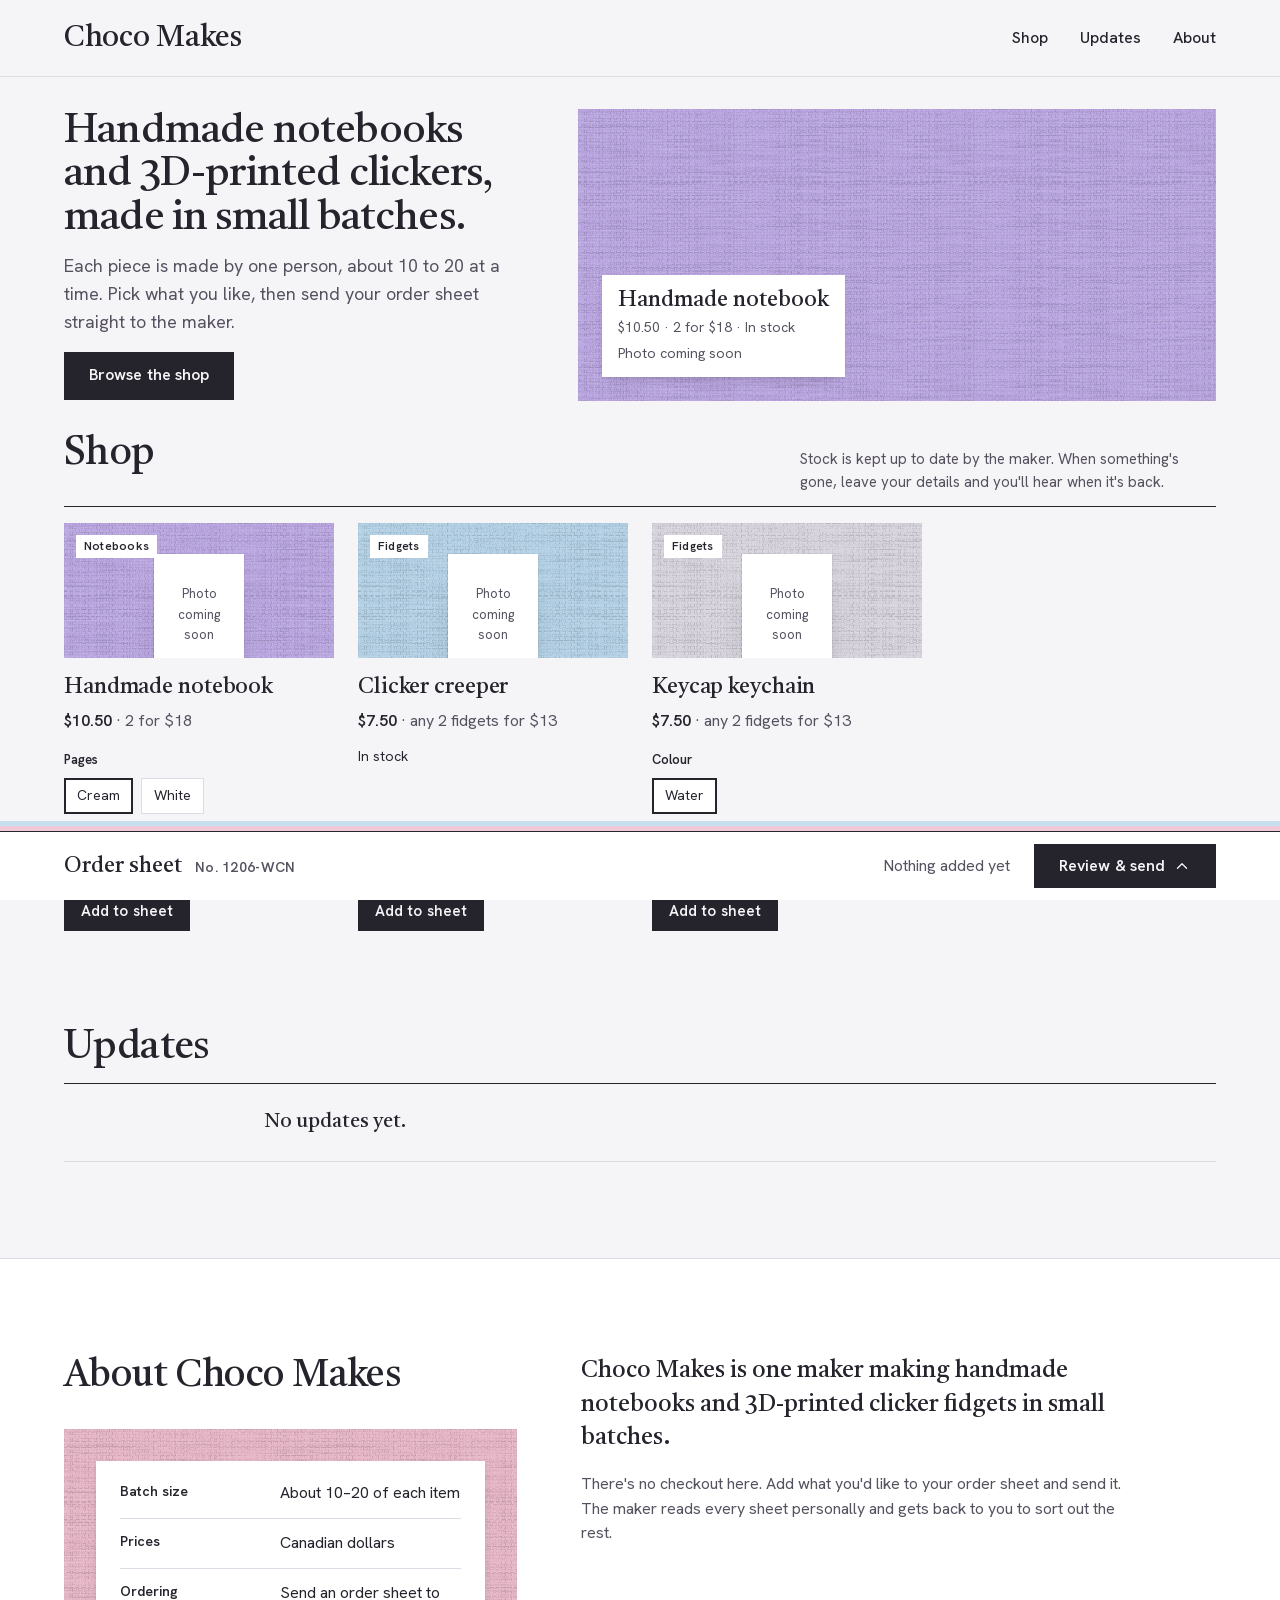
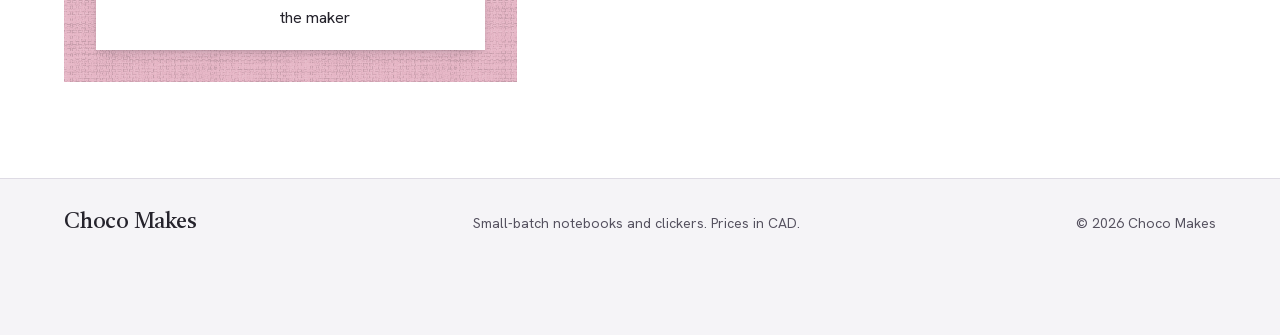
==== commit 408fec8d: "Ask for email (phone optional) and show customers a receipt after sending - Contact is now a require" ====
--- a/index.html
+++ b/index.html
@@ -98,7 +98,7 @@
           <h2 class="sheet__title" tabindex="-1" data-sheet-title>Order sheet <span class="sheet__no" data-sheet-no></span></h2>
         </div>
 
-        <div class="sheet__grid">
+        <div class="sheet__grid" data-sheet-grid>
           <div class="sheet__lines">
             <ul class="lines" data-lines></ul>
             <p class="lines__empty" data-empty>Nothing on your sheet yet. Add something from the shop and it will appear here.</p>
@@ -117,10 +117,16 @@
               <p class="field__error" id="order-name-error" hidden></p>
             </div>
             <div class="field">
-              <label for="order-contact">Phone or email</label>
-              <input id="order-contact" name="contact" autocomplete="email" inputmode="email" required aria-describedby="order-contact-hint">
-              <p class="field__hint" id="order-contact-hint">So the maker can reply to you.</p>
-              <p class="field__error" id="order-contact-error" hidden></p>
+              <label for="order-email">Email</label>
+              <input id="order-email" name="email" type="email" autocomplete="email" required aria-describedby="order-email-hint">
+              <p class="field__hint" id="order-email-hint">So the maker can reply to you.</p>
+              <p class="field__error" id="order-email-error" hidden></p>
+            </div>
+            <div class="field">
+              <label for="order-phone">Phone <span class="field__optional">(optional)</span></label>
+              <input id="order-phone" name="phone" type="tel" autocomplete="tel" aria-describedby="order-phone-hint">
+              <p class="field__hint" id="order-phone-hint">If you'd rather get a text or a call.</p>
+              <p class="field__error" id="order-phone-error" hidden></p>
             </div>
             <div class="field">
               <label for="order-notes">Notes <span class="field__optional">(optional)</span></label>
@@ -131,6 +137,26 @@
             <button class="button button--wide" type="submit" data-send>Send order sheet</button>
             <p class="form-status" data-form-status role="status" aria-live="polite"></p>
           </form>
+        </div>
+
+        <!-- Shown after sending: the customer's copy of what they sent -->
+        <div class="receipt" data-receipt hidden>
+          <div class="receipt__main">
+            <h3 class="receipt__title" tabindex="-1" data-receipt-title>Sent to Choco Makes</h3>
+            <p class="receipt__meta" data-receipt-meta></p>
+            <ul class="receipt__lines" data-receipt-lines></ul>
+            <dl class="totals" data-receipt-totals></dl>
+            <div class="receipt__notes" data-receipt-notes hidden>
+              <h4>Your notes</h4>
+              <p data-receipt-notes-text></p>
+            </div>
+          </div>
+          <div class="receipt__side">
+            <p class="receipt__message" data-receipt-message></p>
+            <button class="button button--wide" type="button" data-receipt-print>Print or save as PDF</button>
+            <button class="button button--quiet button--wide" type="button" data-receipt-new>Start a new sheet</button>
+            <p class="receipt__keep">This copy stays on this device until you start a new sheet.</p>
+          </div>
         </div>
       </div>
     </div>
--- a/assets/css/site.css
+++ b/assets/css/site.css
@@ -354,6 +354,37 @@
 .totals[hidden], [data-savings-row][hidden] { display: none; }
 
 .sheet__form { display: grid; gap: var(--s4); align-content: start; }
+
+/* Receipt: the customer's copy after sending */
+.receipt { display: grid; grid-template-columns: 7fr 5fr; gap: var(--s8); padding-top: var(--s5); }
+.receipt[hidden] { display: none; }
+.receipt__title { font: 400 1.5rem/1.2 var(--serif); }
+.receipt__title:focus { outline: none; }
+.receipt__meta { margin-top: var(--s2); font-size: 0.875rem; color: var(--ink-soft); }
+.receipt__lines { margin-top: var(--s4); border-top: 1px solid var(--rule); }
+.receipt__lines li { display: flex; justify-content: space-between; gap: var(--s4); padding-block: var(--s3); border-bottom: 1px solid var(--rule); font-variant-numeric: tabular-nums; }
+.receipt__notes { margin-top: var(--s5); }
+.receipt__notes h4 { font-size: 0.8125rem; font-weight: 600; }
+.receipt__notes p { margin-top: var(--s1); white-space: pre-wrap; }
+.receipt__side { display: grid; gap: var(--s3); align-content: start; }
+.receipt__message { padding: var(--s4); background: var(--paper); margin-bottom: var(--s2); }
+.receipt__keep { font-size: 0.8125rem; color: var(--ink-soft); }
+@media (max-width: 960px) { .receipt { grid-template-columns: 1fr; gap: var(--s6); } }
+
+/* Printing the receipt: only the sheet head and the receipt, on plain paper */
+@media print {
+  .printing-receipt body > :not(.slip),
+  .printing-receipt .slip__copy, .printing-receipt .slip__bar,
+  .printing-receipt .sheet__grid, .printing-receipt .receipt__side .button, .printing-receipt .receipt__keep { display: none !important; }
+  .printing-receipt body { background: #fff; }
+  .printing-receipt .slip { position: static; display: block; }
+  .printing-receipt .sheet, .printing-receipt .sheet[hidden] {
+    display: block !important; position: static; max-height: none; overflow: visible;
+    box-shadow: none; border: 0; animation: none; clip-path: none;
+  }
+  .printing-receipt .receipt { grid-template-columns: 1fr; gap: var(--s5); }
+  .printing-receipt .receipt__side { order: -1; }
+}
 .sheet__intro { color: var(--ink-soft); }
 .field { display: grid; gap: var(--s1); }
 .field label { font-size: 0.875rem; font-weight: 600; }
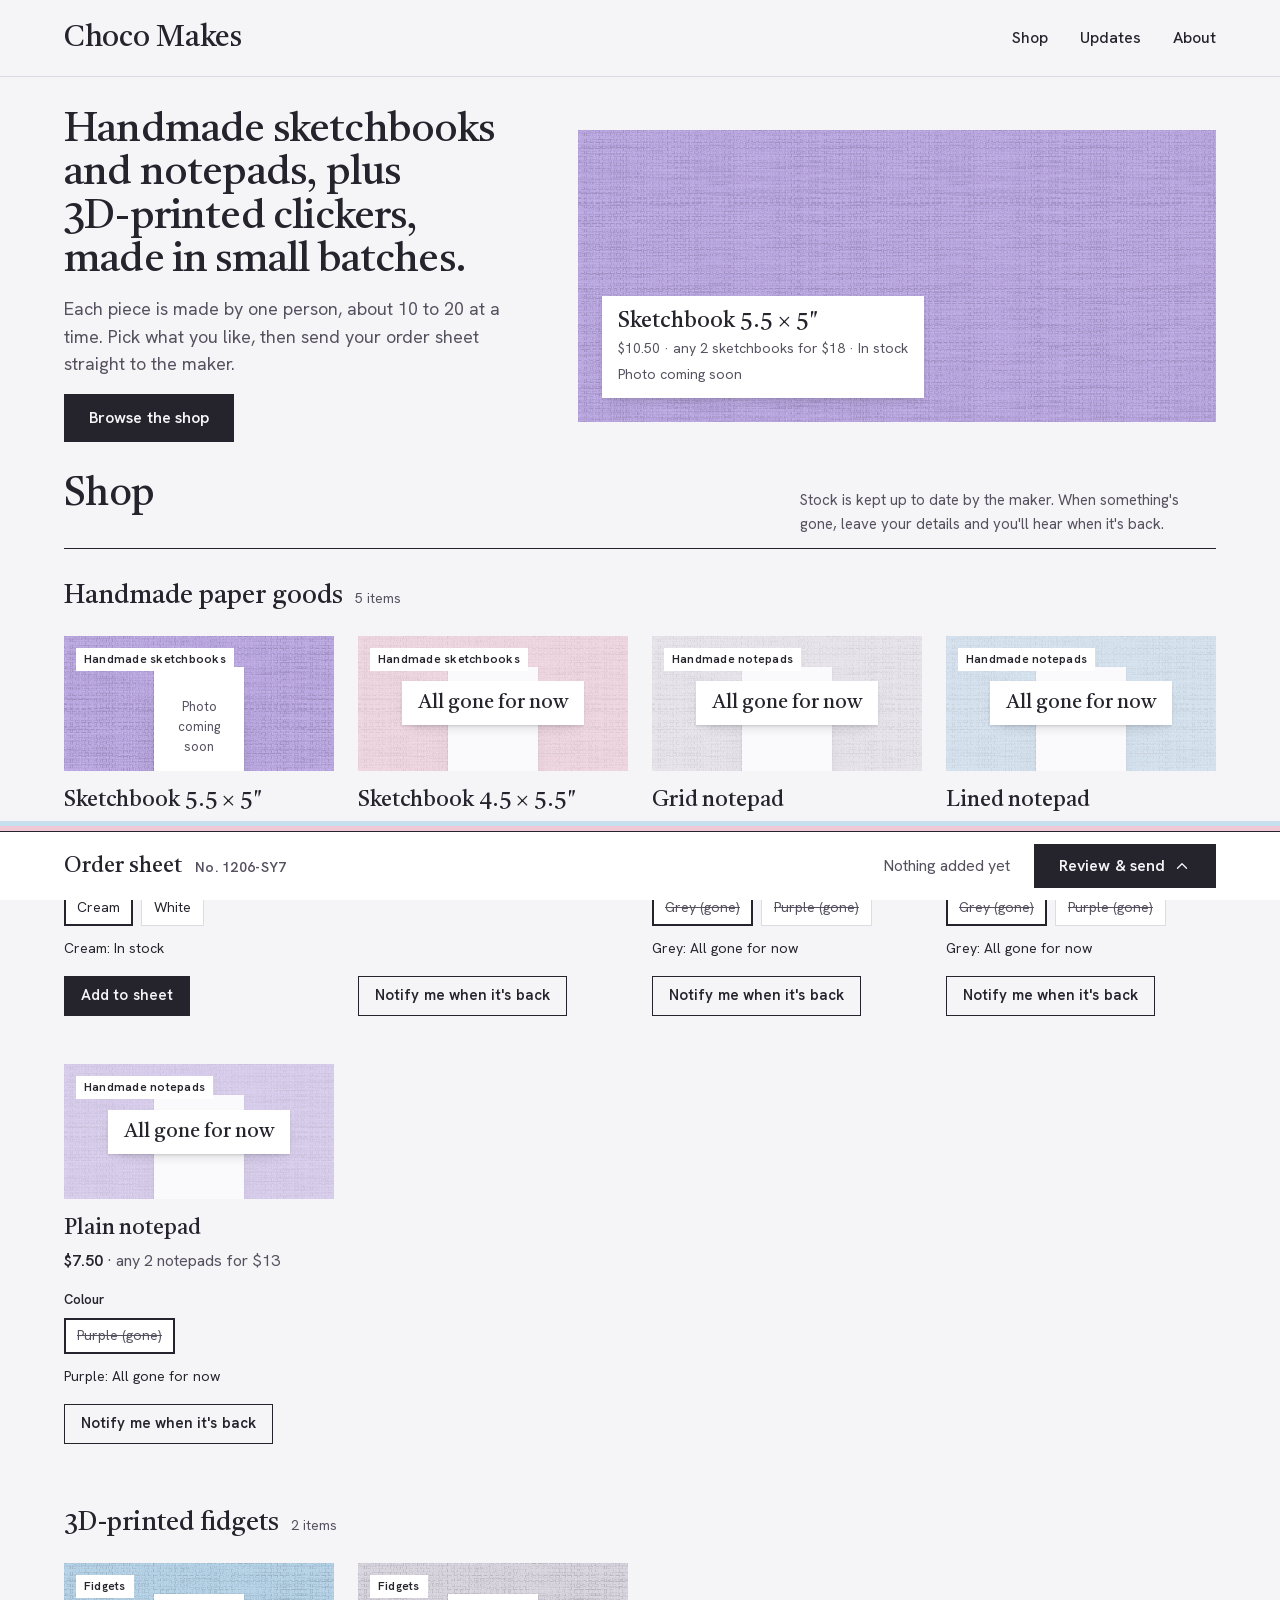
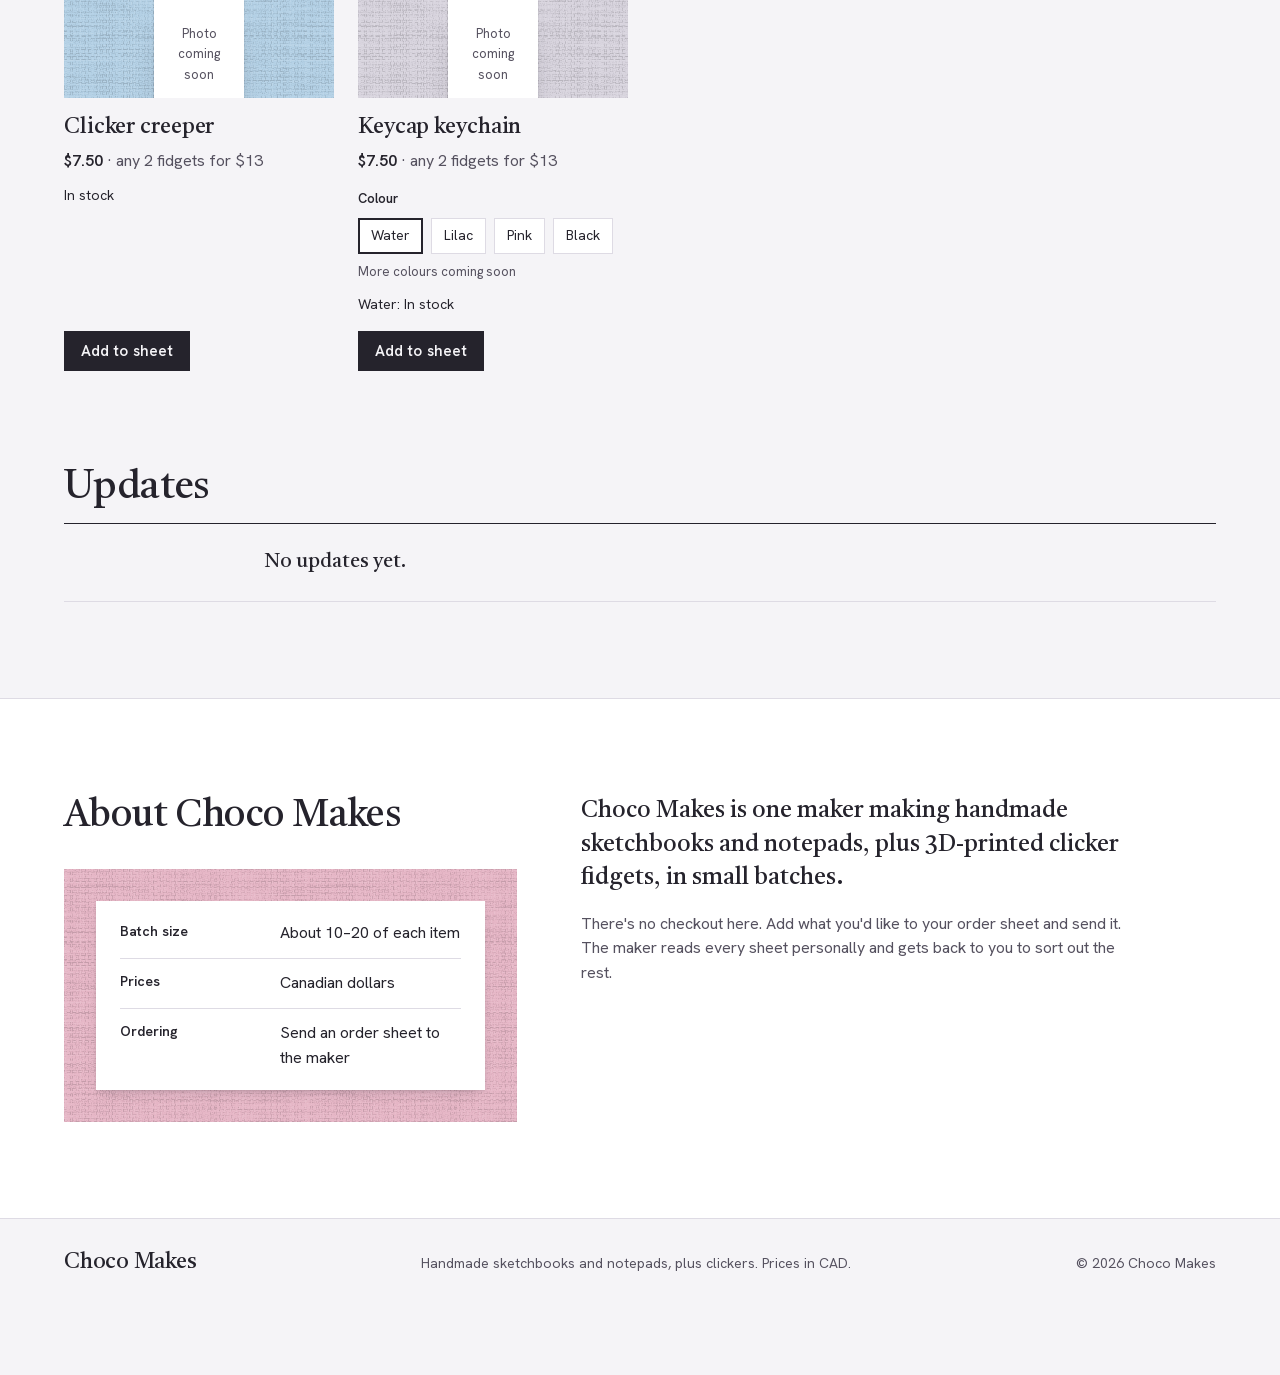
==== commit b4c98205: "Refactor product structure: add sections for handmade sketchbooks and notepads, update inventory and" ====
--- a/index.html
+++ b/index.html
@@ -3,8 +3,8 @@
 <head>
   <meta charset="utf-8">
   <meta name="viewport" content="width=device-width, initial-scale=1">
-  <title>Choco Makes · Handmade notebooks and 3D-printed clickers</title>
-  <meta name="description" content="Handmade notebooks and 3D-printed clicker fidgets, made in small batches. Browse what's in stock and send an order sheet straight to the maker.">
+  <title>Choco Makes · Handmade sketchbooks, notepads and 3D-printed clickers</title>
+  <meta name="description" content="Handmade sketchbooks and notepads, plus 3D-printed clicker fidgets, made in small batches. Browse what's in stock and send an order sheet straight to the maker.">
   <meta name="theme-color" content="#F5F4F7">
   <link rel="preload" href="assets/fonts/castoro-regular.woff2" as="font" type="font/woff2" crossorigin>
   <link rel="preload" href="assets/fonts/hanken-grotesk.woff2" as="font" type="font/woff2" crossorigin>
@@ -30,7 +30,7 @@
   <main id="top">
     <section class="intro wrap" aria-labelledby="intro-title">
       <div class="intro__copy">
-        <h1 id="intro-title">Handmade notebooks and 3D-printed clickers, made in small batches.</h1>
+        <h1 id="intro-title">Handmade sketchbooks and notepads, plus 3D-printed clickers, made in small batches.</h1>
         <p class="intro__lede">Each piece is made by one person, about 10 to 20 at a time. Pick what you like, then send your order sheet straight to the maker.</p>
         <a class="button" href="#shop">Browse the shop</a>
       </div>
@@ -72,7 +72,7 @@
           </div>
         </div>
         <div class="about__body">
-          <p class="about__lead">Choco Makes is one maker making handmade notebooks and 3D-printed clicker fidgets in small batches.</p>
+          <p class="about__lead">Choco Makes is one maker making handmade sketchbooks and notepads, plus 3D-printed clicker fidgets, in small batches.</p>
           <p>There's no checkout here. Add what you'd like to your order sheet and send it. The maker reads every sheet personally and gets back to you to sort out the rest.</p>
         </div>
       </div>
@@ -82,7 +82,7 @@
   <footer class="footer">
     <div class="wrap footer__inner">
       <span class="wordmark wordmark--small">Choco Makes</span>
-      <span>Small-batch notebooks and clickers. Prices in CAD.</span>
+      <span>Handmade sketchbooks and notepads, plus clickers. Prices in CAD.</span>
       <span>© <span data-year>2026</span> Choco Makes</span>
     </div>
   </footer>
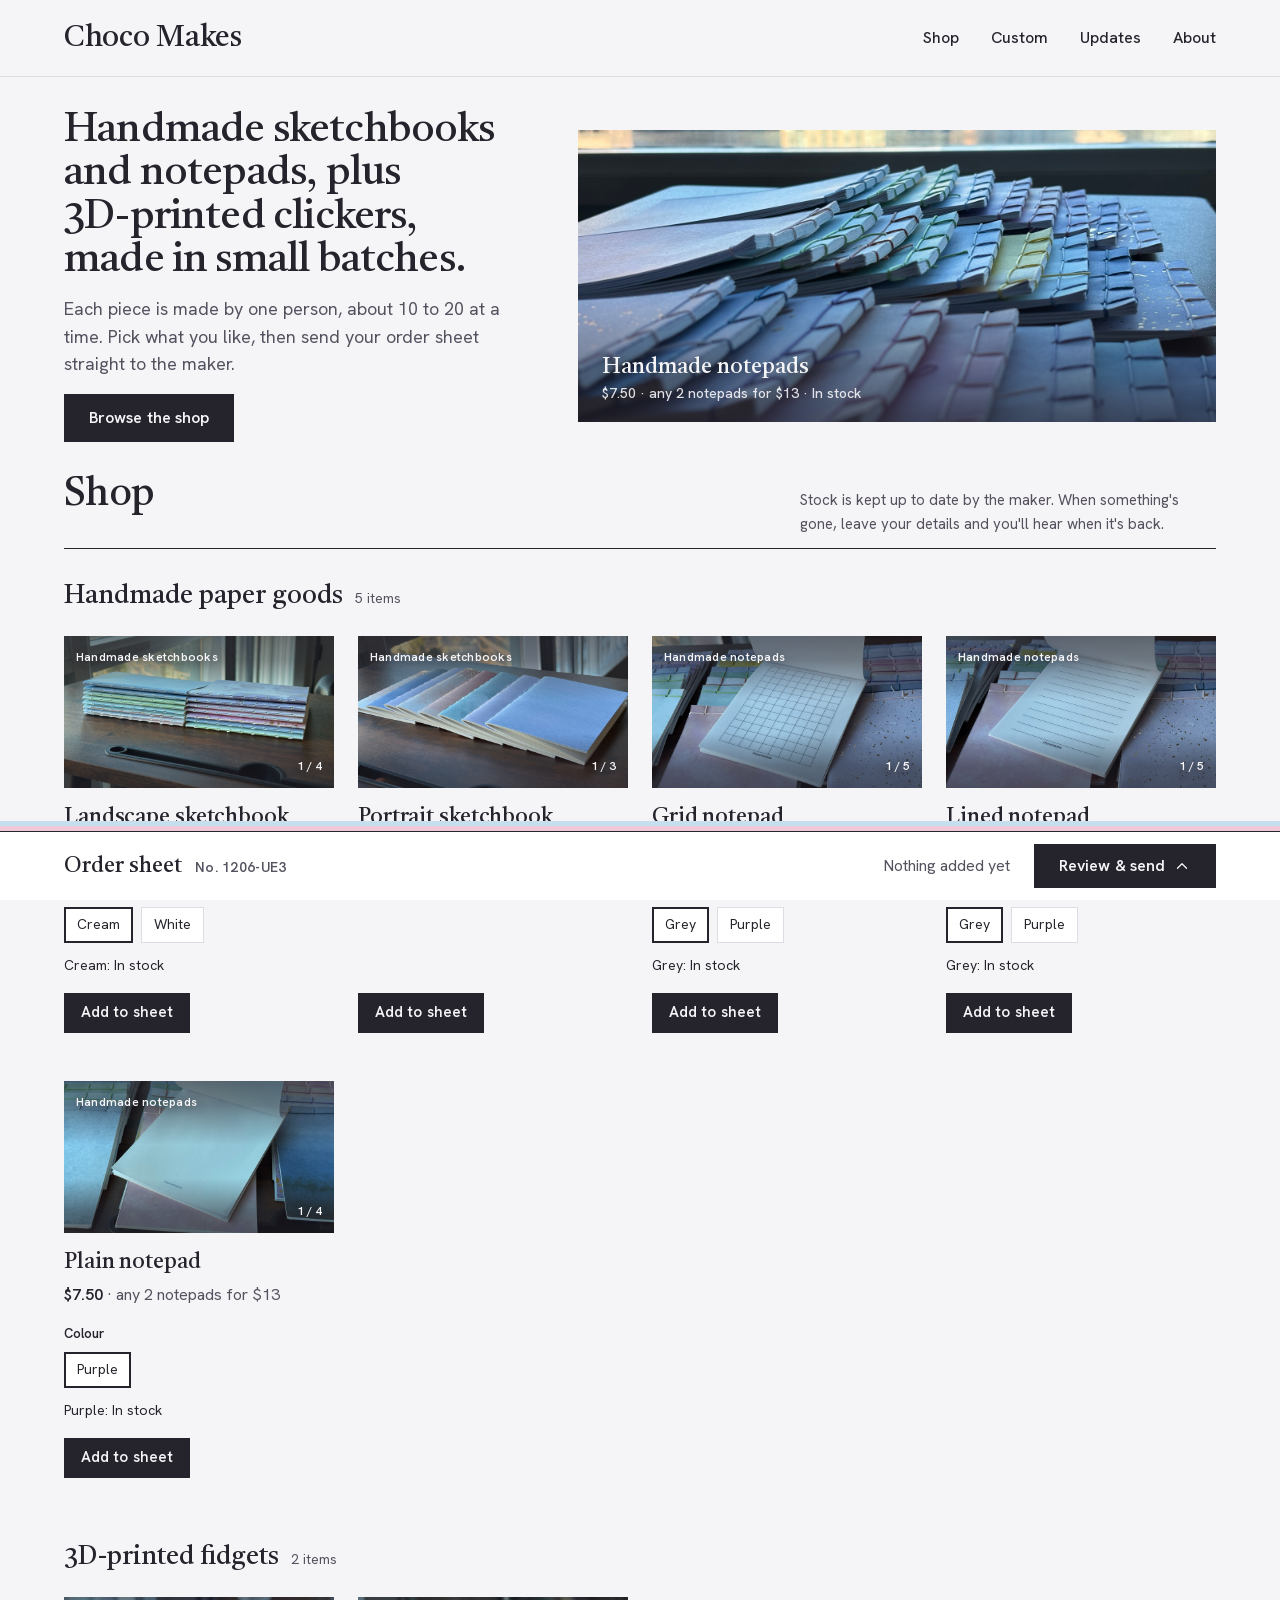
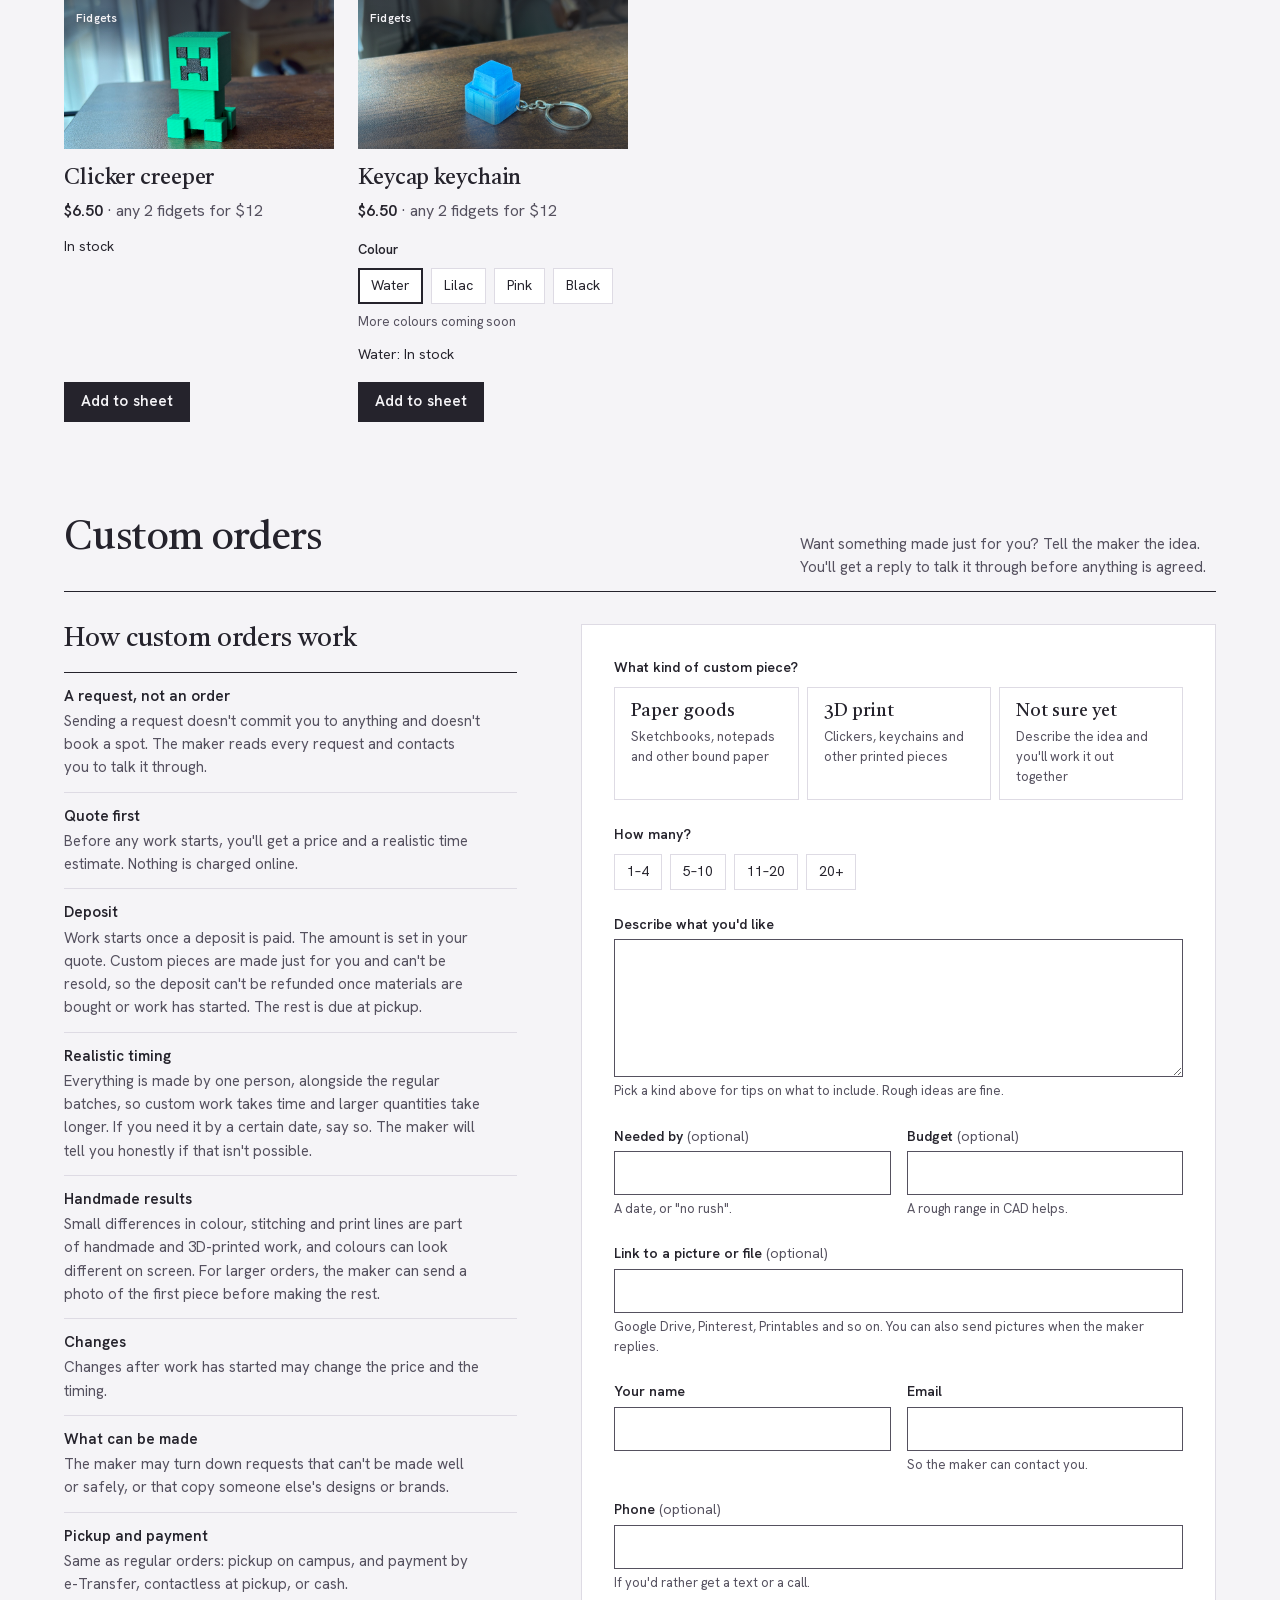
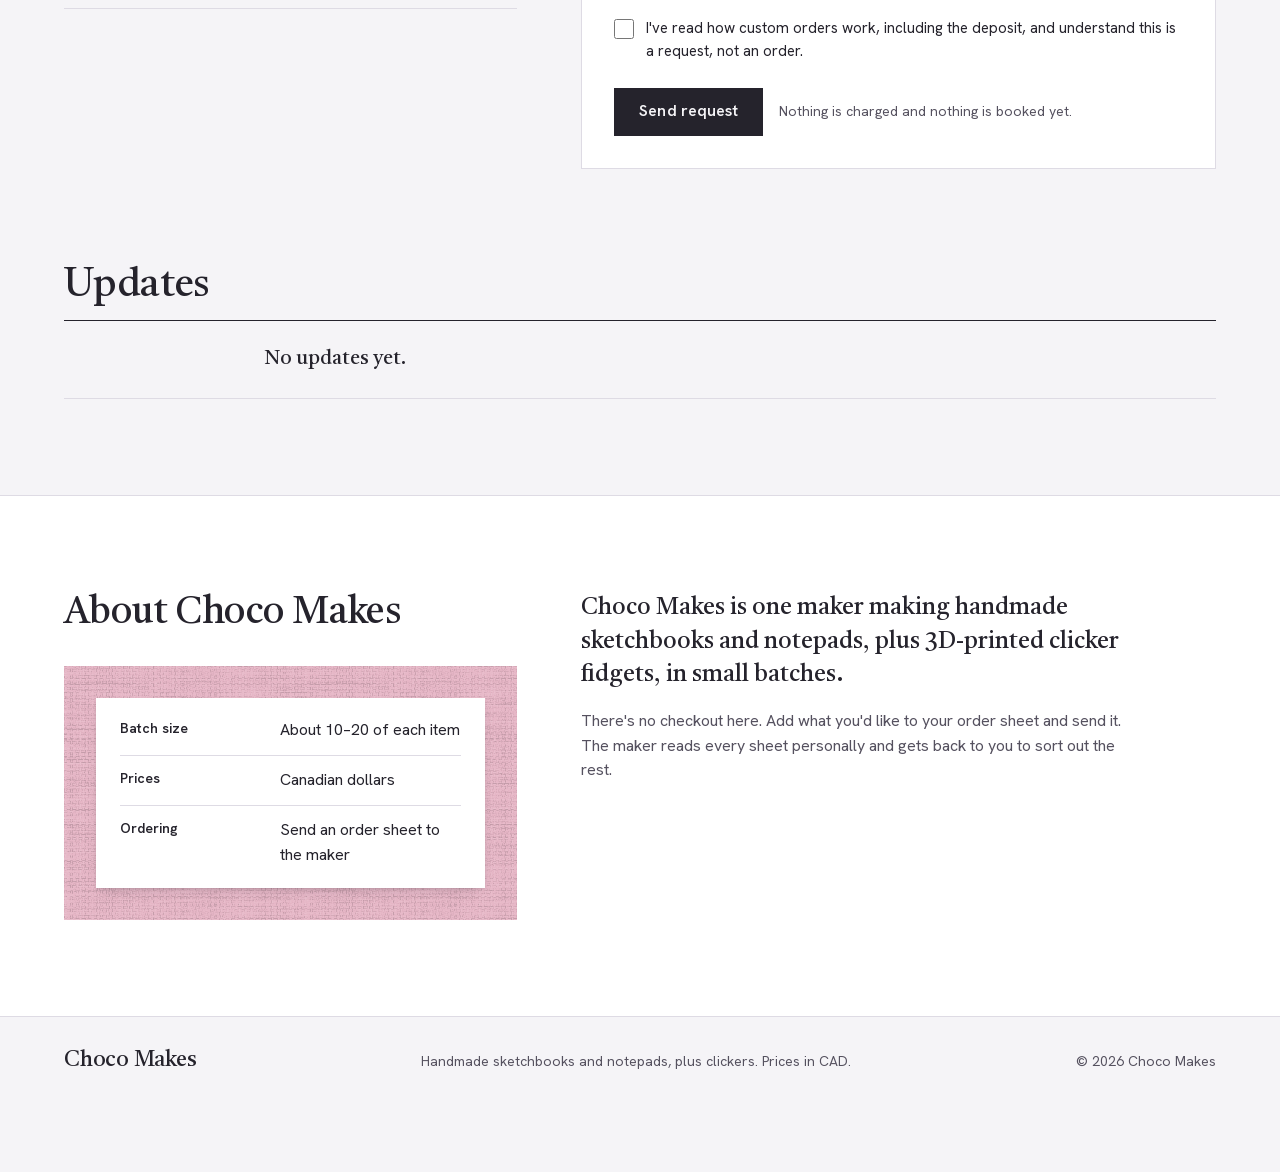
==== commit 28614127: "Add custom order requests section below the shop - Request form: kind (paper goods / 3D print / not " ====
--- a/index.html
+++ b/index.html
@@ -20,6 +20,7 @@
       <nav aria-label="Main">
         <ul class="nav">
           <li><a href="#shop">Shop</a></li>
+          <li><a href="#custom">Custom</a></li>
           <li><a href="#updates">Updates</a></li>
           <li><a href="#about">About</a></li>
         </ul>
@@ -49,6 +50,93 @@
       </div>
       <div data-catalogue>
         <p class="status-note">Loading the shop…</p>
+      </div>
+    </section>
+
+    <section class="custom wrap" id="custom" aria-labelledby="custom-title">
+      <div class="section-head">
+        <h2 id="custom-title">Custom orders</h2>
+        <p class="section-head__note">Want something made just for you? Tell the maker the idea. You'll get a reply to talk it through before anything is agreed.</p>
+      </div>
+      <div class="custom__grid">
+        <div class="custom__terms">
+          <h3 class="custom__subhead">How custom orders work</h3>
+          <ol class="terms" data-custom-terms></ol>
+        </div>
+
+        <div class="custom__panel">
+          <p class="custom__closed" data-custom-closed hidden></p>
+          <form class="custom__form" data-custom-form novalidate hidden>
+            <fieldset class="choice" aria-describedby="custom-kind-error">
+              <legend class="choice__legend">What kind of custom piece?</legend>
+              <div class="choice__options choice__options--cards" data-custom-kinds></div>
+              <p class="field__error" id="custom-kind-error" hidden></p>
+            </fieldset>
+            <fieldset class="choice" aria-describedby="custom-qty-error">
+              <legend class="choice__legend">How many?</legend>
+              <div class="choice__options" data-custom-qty></div>
+              <p class="field__error" id="custom-qty-error" hidden></p>
+            </fieldset>
+            <div class="field">
+              <label for="custom-idea">Describe what you'd like</label>
+              <textarea id="custom-idea" name="idea" rows="5" maxlength="2000" required aria-describedby="custom-idea-hint"></textarea>
+              <p class="field__hint" id="custom-idea-hint" data-custom-hint>Pick a kind above for tips on what to include. Rough ideas are fine.</p>
+              <p class="field__error" id="custom-idea-error" hidden></p>
+            </div>
+            <div class="custom__row">
+              <div class="field">
+                <label for="custom-when">Needed by <span class="field__optional">(optional)</span></label>
+                <input id="custom-when" name="when" aria-describedby="custom-when-hint">
+                <p class="field__hint" id="custom-when-hint">A date, or "no rush".</p>
+              </div>
+              <div class="field">
+                <label for="custom-budget">Budget <span class="field__optional">(optional)</span></label>
+                <input id="custom-budget" name="budget" aria-describedby="custom-budget-hint">
+                <p class="field__hint" id="custom-budget-hint">A rough range in CAD helps.</p>
+              </div>
+            </div>
+            <div class="field">
+              <label for="custom-link">Link to a picture or file <span class="field__optional">(optional)</span></label>
+              <input id="custom-link" name="link" inputmode="url" autocomplete="url" aria-describedby="custom-link-hint">
+              <p class="field__hint" id="custom-link-hint">Google Drive, Pinterest, Printables and so on. You can also send pictures when the maker replies.</p>
+            </div>
+            <div class="custom__row">
+              <div class="field">
+                <label for="custom-name">Your name</label>
+                <input id="custom-name" name="name" autocomplete="name" required>
+                <p class="field__error" id="custom-name-error" hidden></p>
+              </div>
+              <div class="field">
+                <label for="custom-email">Email</label>
+                <input id="custom-email" name="email" type="email" autocomplete="email" required aria-describedby="custom-email-hint">
+                <p class="field__hint" id="custom-email-hint">So the maker can contact you.</p>
+                <p class="field__error" id="custom-email-error" hidden></p>
+              </div>
+            </div>
+            <div class="field">
+              <label for="custom-phone">Phone <span class="field__optional">(optional)</span></label>
+              <input id="custom-phone" name="phone" type="tel" autocomplete="tel" aria-describedby="custom-phone-hint">
+              <p class="field__hint" id="custom-phone-hint">If you'd rather get a text or a call.</p>
+              <p class="field__error" id="custom-phone-error" hidden></p>
+            </div>
+            <div class="check">
+              <input id="custom-agree" name="agree" type="checkbox" required>
+              <label for="custom-agree">I've read how custom orders work, including the deposit, and understand this is a request, not an order.</label>
+            </div>
+            <p class="field__error" id="custom-agree-error" hidden></p>
+            <input class="honeypot" type="checkbox" name="botcheck" tabindex="-1" autocomplete="off" aria-hidden="true">
+            <div class="custom__actions">
+              <button class="button" type="submit" data-custom-send>Send request</button>
+              <p class="custom__fine">Nothing is charged and nothing is booked yet.</p>
+            </div>
+            <p class="form-status" role="status" aria-live="polite" data-custom-status></p>
+          </form>
+          <div class="custom__done" data-custom-done hidden tabindex="-1">
+            <h3 class="custom__subhead" data-custom-done-title></h3>
+            <p data-custom-done-text></p>
+            <button class="button button--small button--quiet" type="button" data-custom-again>Send another request</button>
+          </div>
+        </div>
       </div>
     </section>
 
--- a/assets/css/site.css
+++ b/assets/css/site.css
@@ -135,7 +135,7 @@
 /* ---------- masthead ---------- */
 .masthead { border-bottom: 1px solid var(--rule); }
 .masthead__inner { display: flex; align-items: center; justify-content: space-between; min-height: 76px; gap: var(--s5); }
-.wordmark { font: 400 1.875rem/1 var(--serif); letter-spacing: -0.01em; text-decoration: none; }
+.wordmark { font: 400 1.875rem/1 var(--serif); letter-spacing: -0.01em; text-decoration: none; white-space: nowrap; }
 .wordmark--small { font-size: 1.375rem; }
 .nav { display: flex; gap: clamp(var(--s4), 3vw, var(--s6)); }
 .nav a { text-decoration: none; font-weight: 500; padding: var(--s2) 0; }
@@ -156,6 +156,19 @@
 .feature__label { position: absolute; left: var(--s5); bottom: var(--s5); max-width: calc(100% - 2 * var(--s5)); }
 .feature__label a { text-decoration: none; }
 .feature__label a:hover .label__name { text-decoration: underline; text-decoration-thickness: 1px; }
+/* over a photo the label drops its paper and sits on a soft ink shade instead */
+.feature:has(.feature__media img)::after {
+  content: ""; position: absolute; inset: 0; pointer-events: none;
+  background: linear-gradient(to top, rgba(37, 35, 44, 0.72) 0%, rgba(37, 35, 44, 0.32) 28%, rgba(37, 35, 44, 0) 52%);
+}
+.feature:has(.feature__media img) .feature__label {
+  z-index: 1; left: var(--s5); right: var(--s5); bottom: var(--s4);
+  background: none; box-shadow: none; padding: 0; color: var(--paper);
+}
+.feature:has(.feature__media img) .feature__label a { display: inline-block; }
+.feature:has(.feature__media img) .feature__label a:focus-visible { outline-color: var(--paper); }
+.feature:has(.feature__media img) .label__name { text-shadow: 0 1px 12px rgba(37, 35, 44, 0.35); text-underline-offset: 4px; }
+.feature:has(.feature__media img) .label__meta { margin-top: 2px; font-weight: 500; color: rgba(245, 244, 247, 0.9); }
 
 /* placeholder object drawn on the cloth when no photo exists */
 .ph-object {
@@ -182,16 +195,61 @@
 .grid { display: grid; grid-template-columns: repeat(auto-fill, minmax(min(100%, 260px), 1fr)); gap: var(--s7) var(--s5); }
 
 .product { display: flex; flex-direction: column; scroll-margin-top: var(--s5); }
-.product__cloth { position: relative; aspect-ratio: 3 / 2; display: grid; place-items: center; overflow: hidden; }
+/* 16:9 matches the camera photos, so the paper goods show in full (4:3 shots lose only empty desk) */
+.product__cloth { position: relative; aspect-ratio: 16 / 9; display: grid; place-items: center; overflow: hidden; }
 .product__media { width: 100%; height: 100%; display: grid; place-items: center; }
 .product__media img { width: 100%; height: 100%; object-fit: cover; }
-.product__tags { position: absolute; top: var(--s3); left: var(--s3); right: var(--s3); z-index: 1; display: flex; justify-content: space-between; gap: var(--s2); pointer-events: none; }
+
+/* photo carousel (more than one photo of a product) */
+.carousel { position: relative; width: 100%; height: 100%; display: grid; place-items: center; }
+.carousel__track {
+  position: relative; width: 100%; height: 100%; display: flex;
+  overflow-x: auto; overscroll-behavior-x: contain; scroll-snap-type: x mandatory; scrollbar-width: none;
+}
+.carousel__track::-webkit-scrollbar { display: none; }
+.carousel__track:focus-visible { outline-offset: -3px; }
+.carousel__slide { flex: 0 0 100%; height: 100%; scroll-snap-align: start; scroll-snap-stop: always; }
+.carousel__slide img { width: 100%; height: 100%; object-fit: cover; user-select: none; }
+.carousel__btn {
+  position: absolute; z-index: 2; top: 50%; transform: translateY(-50%);
+  width: 36px; height: 36px; display: grid; place-items: center; padding: 0; border: 0; border-radius: 50%;
+  background: rgba(255, 255, 255, 0.92); color: var(--ink); cursor: pointer;
+  box-shadow: 0 1px 3px rgba(37, 35, 44, 0.25); transition: opacity 0.15s;
+}
+.carousel__btn svg { width: 18px; height: 18px; fill: none; stroke: currentColor; stroke-width: 2; stroke-linecap: round; stroke-linejoin: round; }
+.carousel__btn--prev { left: var(--s3); }
+.carousel__btn--next { right: var(--s3); }
+.carousel__btn:disabled { opacity: 0; pointer-events: none; }
+.carousel__count {
+  position: absolute; z-index: 2; right: var(--s3); bottom: var(--s3);
+  color: var(--paper); font-size: 0.75rem; font-weight: 600; font-variant-numeric: tabular-nums;
+  text-shadow: 0 1px 8px rgba(37, 35, 44, 0.5);
+}
+@media (hover: hover) {
+  .carousel__btn { opacity: 0; }
+  .carousel:hover .carousel__btn:not(:disabled), .carousel:focus-within .carousel__btn:not(:disabled) { opacity: 1; }
+}
+.product__tags { position: absolute; top: var(--s3); left: var(--s3); right: var(--s3); z-index: 2; display: flex; justify-content: space-between; gap: var(--s2); pointer-events: none; }
 .product__tag {
   background: var(--sheet); padding: 2px var(--s2); font-size: 0.75rem; font-weight: 600; letter-spacing: 0.02em;
 }
 .product.is-soldout .ph-object { color: transparent; }
-.product.is-soldout .product__cloth::after { content: ""; position: absolute; inset: 0; background: rgba(245, 244, 247, 0.5); }
-.product__gone { position: absolute; z-index: 1; left: 50%; top: 50%; transform: translate(-50%, -50%); font: 400 1.25rem/1 var(--serif); white-space: nowrap; }
+.product.is-soldout .product__cloth::after { content: ""; position: absolute; inset: 0; z-index: 1; pointer-events: none; background: rgba(245, 244, 247, 0.5); }
+.product__gone { position: absolute; z-index: 2; left: 50%; top: 50%; transform: translate(-50%, -50%); font: 400 1.25rem/1 var(--serif); white-space: nowrap; pointer-events: none; }
+/* while a photo shows, tags and the photo count are light type on a soft ink shade, not white boxes */
+.product__cloth:has(.carousel__track:not([hidden]))::before {
+  content: ""; position: absolute; inset: 0; z-index: 1; pointer-events: none;
+  background: linear-gradient(to bottom, rgba(37, 35, 44, 0.62) 0%, rgba(37, 35, 44, 0.5) 16%, rgba(37, 35, 44, 0) 42%);
+}
+.product__cloth:has(.carousel__count:not([hidden]))::before {
+  background:
+    linear-gradient(to bottom, rgba(37, 35, 44, 0.62) 0%, rgba(37, 35, 44, 0.5) 16%, rgba(37, 35, 44, 0) 42%),
+    linear-gradient(to top, rgba(37, 35, 44, 0.62) 0%, rgba(37, 35, 44, 0.5) 14%, rgba(37, 35, 44, 0) 36%);
+}
+.product__cloth:has(.carousel__track:not([hidden])) .product__tag {
+  background: none; padding: 0; color: var(--paper);
+  text-shadow: 0 1px 8px rgba(37, 35, 44, 0.5);
+}
 
 .product__body { display: flex; flex-direction: column; flex: 1; padding-top: var(--s4); }
 .product__name { font: 400 1.375rem/1.2 var(--serif); letter-spacing: -0.005em; }
@@ -238,6 +296,48 @@
 
 .is-error { color: var(--error); }
 .is-ok { color: var(--ok); }
+
+/* ---------- custom orders ---------- */
+.custom { padding-block: 0 var(--s9); }
+.custom__grid { display: grid; grid-template-columns: 5fr 7fr; gap: var(--s7) var(--s8); align-items: start; margin-top: var(--s6); }
+.custom__subhead { font: 400 1.625rem/1.2 var(--serif); }
+.terms { list-style: none; margin: var(--s4) 0 0; padding: 0; border-top: 1px solid var(--rule-strong); }
+.terms li { padding-block: var(--s3); border-bottom: 1px solid var(--rule); }
+.terms__title { font-size: 0.9375rem; font-weight: 600; }
+.terms p { margin-top: 2px; font-size: 0.9375rem; color: var(--ink-soft); max-width: 52ch; }
+
+.custom__panel { background: var(--sheet); border: 1px solid var(--rule); padding: var(--s6); }
+.custom__form { display: grid; gap: var(--s5); }
+.custom__form[hidden], .custom__done[hidden], .custom__closed[hidden] { display: none; }
+.custom__row { display: grid; grid-template-columns: 1fr 1fr; gap: var(--s5) var(--s4); align-items: start; }
+.custom__closed { font: 400 1.25rem/1.45 var(--serif); }
+
+.choice { border: 0; margin: 0; padding: 0; min-width: 0; display: grid; gap: var(--s2); }
+.choice__legend { padding: 0; margin-bottom: var(--s2); font-size: 0.875rem; font-weight: 600; }
+.choice__options { display: flex; flex-wrap: wrap; gap: var(--s2); }
+.choice__options--cards { display: grid; grid-template-columns: repeat(auto-fit, minmax(150px, 1fr)); }
+.choice__card { position: relative; display: flex; }
+.choice__card input { position: absolute; opacity: 0; inset: 0; margin: 0; cursor: pointer; }
+.choice__card > span {
+  display: grid; align-content: start; gap: var(--s1); width: 100%; padding: var(--s3) var(--s4);
+  border: 1px solid var(--rule); background: var(--sheet);
+  transition: border-color 140ms var(--ease-out);
+}
+.choice__card:hover > span { border-color: var(--ink-soft); }
+.choice__card input:checked + span { border-color: var(--ink); box-shadow: inset 0 0 0 1px var(--ink); }
+.choice__card input:focus-visible + span { outline: 2px solid var(--ink); outline-offset: 2px; }
+.choice__name { font: 400 1.125rem/1.25 var(--serif); }
+.choice__note { font-size: 0.8125rem; color: var(--ink-soft); }
+
+.check { display: flex; gap: var(--s3); align-items: flex-start; font-size: 0.9375rem; }
+.check input { flex: none; width: 20px; height: 20px; margin: 2px 0 0; accent-color: var(--ink); cursor: pointer; }
+.check input[aria-invalid="true"] { outline: 2px solid var(--error); outline-offset: 2px; }
+#custom-agree-error { margin-top: calc(-1 * var(--s4)); }
+.custom__actions { display: flex; flex-wrap: wrap; align-items: center; gap: var(--s2) var(--s4); }
+.custom__fine { font-size: 0.875rem; color: var(--ink-soft); }
+.custom__done { display: grid; gap: var(--s3); justify-items: start; }
+.custom__done:focus { outline: none; }
+.custom__done p { color: var(--ink-soft); max-width: 52ch; }
 
 /* ---------- updates ---------- */
 .updates { padding-bottom: var(--s9); }
@@ -415,7 +515,6 @@
 /* ---------- responsive ---------- */
 /* wide but short screens: keep the first row's names and prices above the slip */
 @media (min-width: 961px) and (max-height: 940px) {
-  .product__cloth { aspect-ratio: 2 / 1; }
   .intro__lede { margin-top: var(--s3); font-size: clamp(1rem, 2.1vh, 1.125rem); }
   .intro h1 { font-size: clamp(2.125rem, min(3.2vw, 5vh), 3rem); }
   .intro .button { margin-top: var(--s4); }
@@ -423,6 +522,7 @@
   .section-head h2 { font-size: clamp(2rem, 4.4vh, 2.75rem); }
 }
 @media (max-width: 960px) {
+  .custom__grid { grid-template-columns: 1fr; gap: var(--s6); }
   .intro { grid-template-columns: 1fr; }
   .feature { aspect-ratio: 4 / 3; }
   .about__inner { grid-template-columns: 1fr; gap: var(--s5); }
@@ -432,6 +532,9 @@
   .sheet__grid { grid-template-columns: 1fr; gap: var(--s6); }
 }
 @media (max-width: 640px) {
+  .custom__row { grid-template-columns: 1fr; }
+  .choice__options--cards { grid-template-columns: 1fr; }
+  .custom__panel { padding: var(--s5) var(--s4); }
   :root { --slip-h: 72px; }
   .masthead__inner { min-height: 64px; }
   .wordmark { font-size: 1.5rem; }
@@ -439,7 +542,6 @@
   .grid { grid-template-columns: repeat(2, minmax(0, 1fr)); gap: var(--s6) var(--s4); }
   .product__name { font-size: 1.125rem; }
   .product__desc { display: none; }
-  .product__cloth { aspect-ratio: 4 / 3; }
   .product__actions .long { display: none; }
   .product__tag[data-category] { display: none; }
   .product__gone { font-size: 1rem; padding: var(--s2) var(--s3); }
@@ -462,6 +564,11 @@
   .remove { grid-area: remove; justify-self: end; }
   .facts div { grid-template-columns: 1fr; gap: 0; }
 }
+@media (max-width: 440px) {
+  .masthead__inner { flex-wrap: wrap; row-gap: 0; padding-block: var(--s3) var(--s1); }
+  .masthead__inner > nav, .nav { width: 100%; }
+  .nav { justify-content: space-between; }
+}
 @media (max-width: 380px) {
   .grid { grid-template-columns: 1fr; }
 }
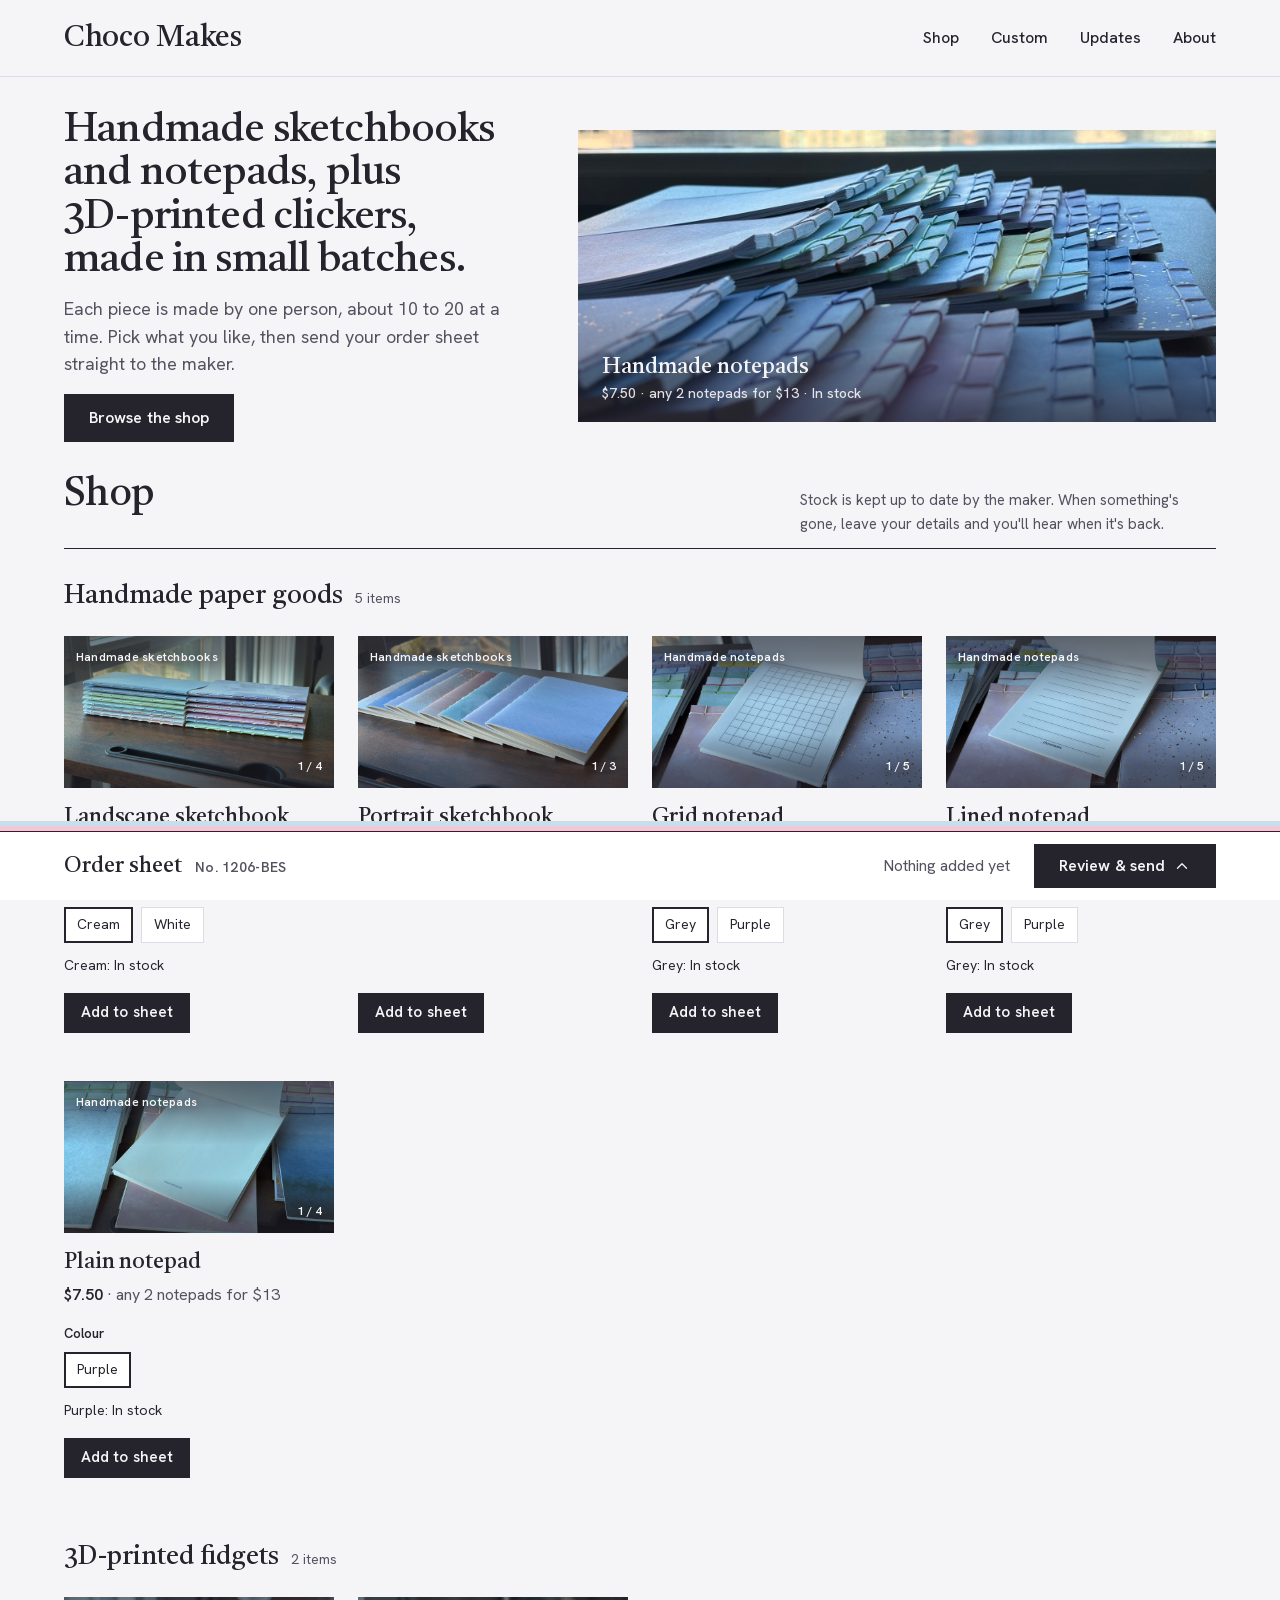
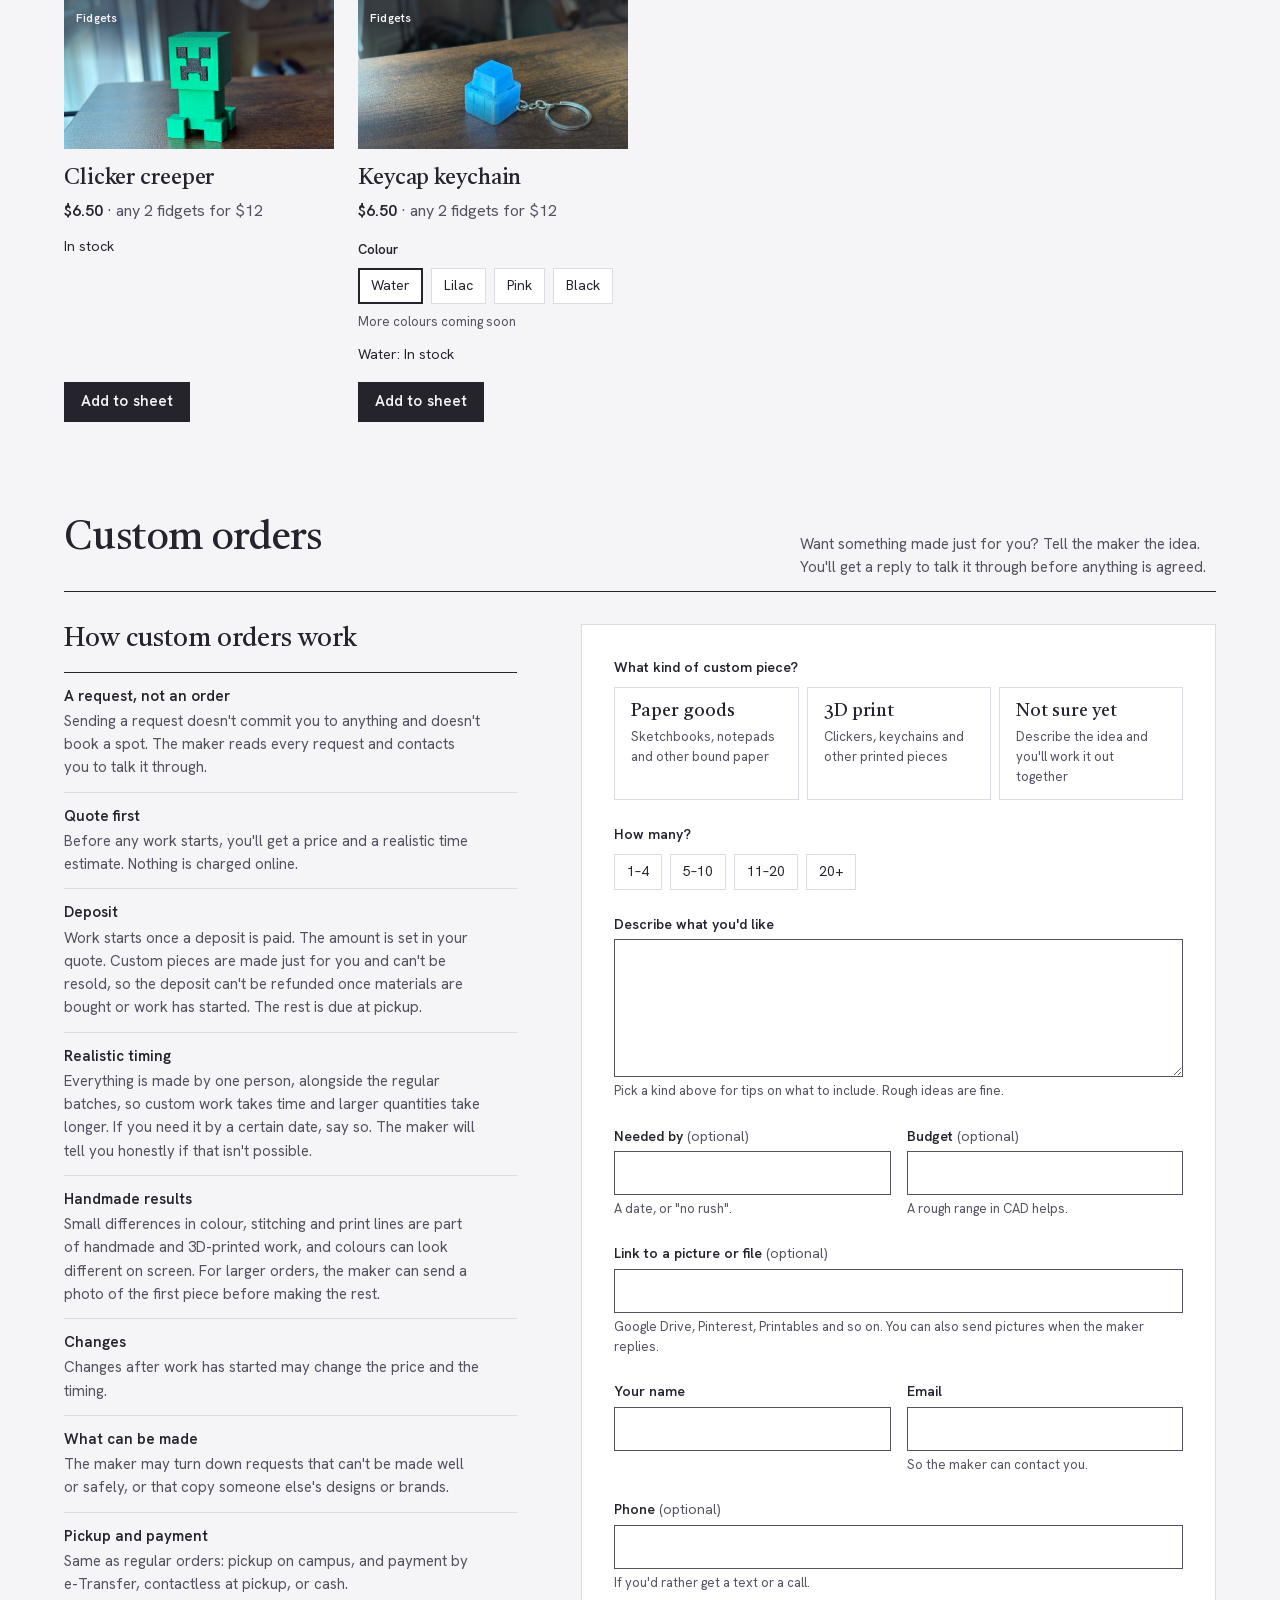
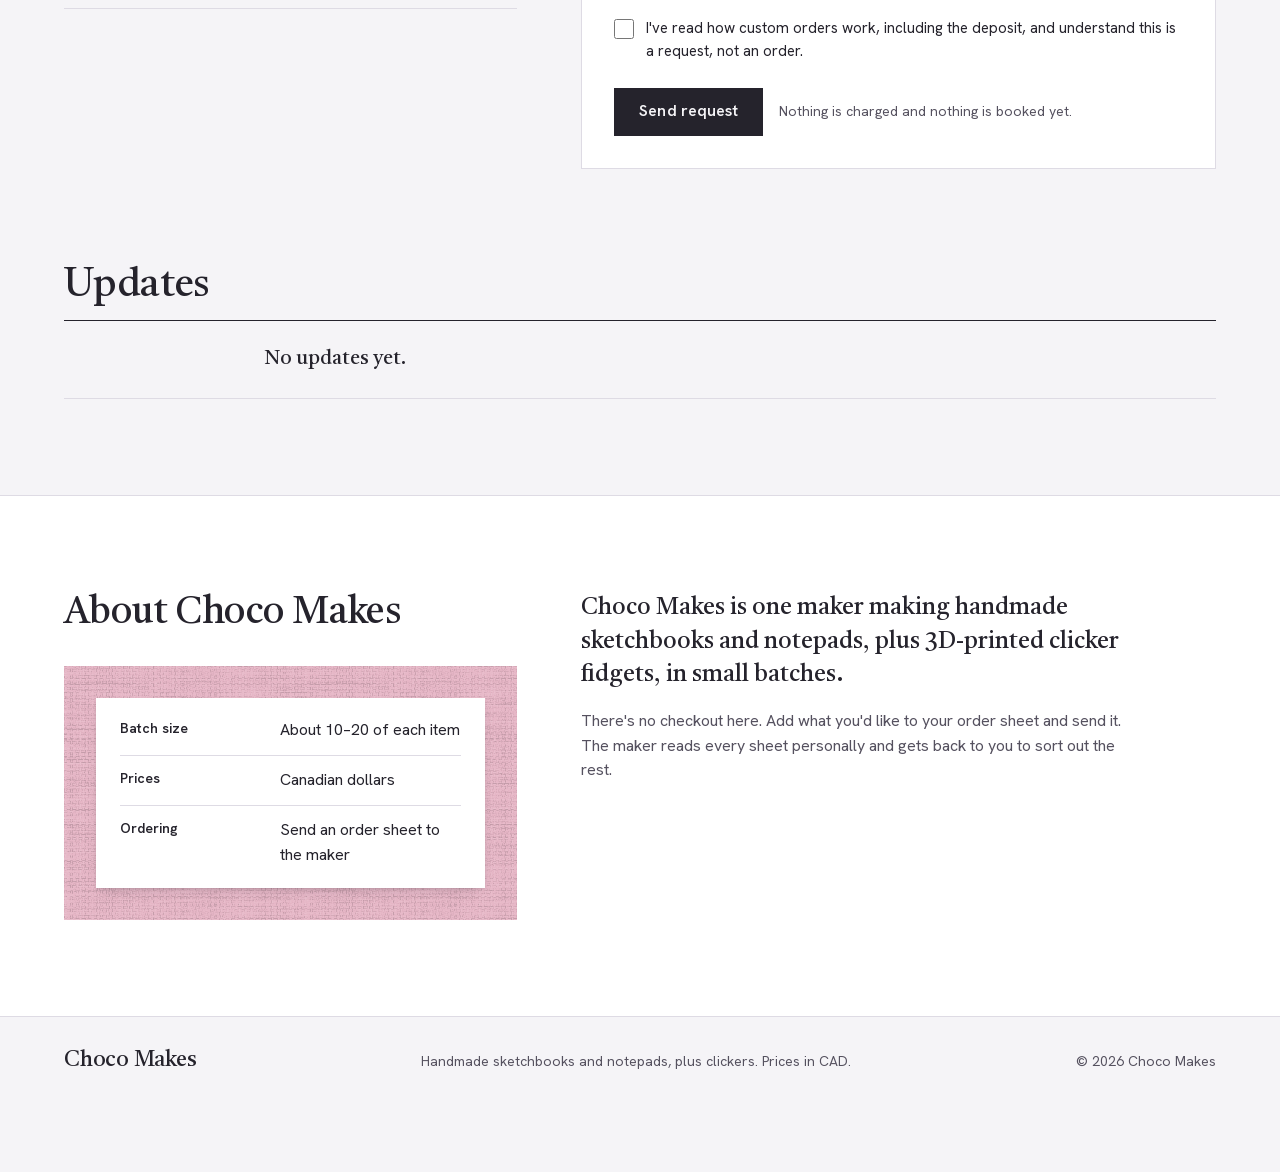
==== commit aec05b71: "Phone-first shop layout and 800px phone photos On phones the feature photo leads edge to edge, a sec" ====
--- a/index.html
+++ b/index.html
@@ -2,7 +2,7 @@
 <html lang="en-CA">
 <head>
   <meta charset="utf-8">
-  <meta name="viewport" content="width=device-width, initial-scale=1">
+  <meta name="viewport" content="width=device-width, initial-scale=1, viewport-fit=cover">
   <title>Choco Makes · Handmade sketchbooks, notepads and 3D-printed clickers</title>
   <meta name="description" content="Handmade sketchbooks and notepads, plus 3D-printed clicker fidgets, made in small batches. Browse what's in stock and send an order sheet straight to the maker.">
   <meta name="theme-color" content="#F5F4F7">
@@ -34,6 +34,7 @@
         <h1 id="intro-title">Handmade sketchbooks and notepads, plus 3D-printed clickers, made in small batches.</h1>
         <p class="intro__lede">Each piece is made by one person, about 10 to 20 at a time. Pick what you like, then send your order sheet straight to the maker.</p>
         <a class="button" href="#shop">Browse the shop</a>
+        <nav class="jump" aria-label="Shop sections" data-jump hidden></nav>
       </div>
       <figure class="feature cloth cloth--lilac" id="feature" aria-label="Featured item">
         <div class="feature__media" data-feature-media></div>
--- a/assets/css/site.css
+++ b/assets/css/site.css
@@ -78,7 +78,7 @@
 :focus-visible { outline: 2px solid var(--ink); outline-offset: 3px; }
 html { scrollbar-color: var(--cloth-lilac) var(--paper); }
 
-.wrap { width: 100%; max-width: calc(var(--max) + 2 * var(--gutter)); margin-inline: auto; padding-inline: var(--gutter); }
+.wrap { width: 100%; max-width: calc(var(--max) + 2 * var(--gutter)); margin-inline: auto; padding-inline: max(var(--gutter), env(safe-area-inset-left)) max(var(--gutter), env(safe-area-inset-right)); }
 [hidden] { display: none !important; }
 .sr-only { position: absolute; width: 1px; height: 1px; overflow: hidden; clip: rect(0 0 0 0); white-space: nowrap; }
 .honeypot { position: absolute; left: -9999px; }
@@ -149,6 +149,7 @@
 .intro h1 { font: 400 clamp(2.125rem, min(3.2vw, 5.4vh), 3rem)/1.06 var(--serif); letter-spacing: -0.02em; text-wrap: balance; }
 .intro__lede { margin-top: var(--s4); max-width: 46ch; font-size: 1.125rem; color: var(--ink-soft); }
 .intro .button { margin-top: var(--s5); }
+.jump { display: none; }
 
 .feature { position: relative; aspect-ratio: 7 / 3.2; max-height: clamp(220px, 100svh - 580px, 320px); width: 100%; display: grid; place-items: center; overflow: hidden; }
 .feature__media { width: 100%; height: 100%; display: grid; place-items: center; }
@@ -255,6 +256,7 @@
 .product__name { font: 400 1.375rem/1.2 var(--serif); letter-spacing: -0.005em; }
 .product__price { margin-top: var(--s2); font-weight: 600; font-variant-numeric: tabular-nums; }
 .product__price .bundle { font-weight: 400; color: var(--ink-soft); }
+.product__price .bundle::before { content: " · "; }
 .product__desc { margin-top: var(--s2); font-size: 0.9375rem; color: var(--ink-soft); max-width: 40ch; }
 
 .variants { border: 0; margin: var(--s4) 0 0; padding: 0; min-width: 0; }
@@ -532,6 +534,32 @@
   .sheet__grid { grid-template-columns: 1fr; gap: var(--s6); }
 }
 @media (max-width: 640px) {
+  /* first viewport: the product first, then the promise, then a shelf of sections */
+  .nav a { display: inline-flex; align-items: center; min-height: 44px; padding: 0; }
+  .intro { display: flex; flex-direction: column; gap: 0; padding: 0; }
+  .feature { order: -1; aspect-ratio: 16 / 9; }
+  .feature:has(.feature__media img) .feature__label { left: var(--gutter); right: var(--gutter); }
+  .intro__copy { padding: var(--s5) var(--gutter) 0; }
+  .intro h1 { font-size: 1.75rem; line-height: 1.1; letter-spacing: -0.015em; }
+  .intro__lede { margin-top: var(--s3); font-size: 1rem; }
+  .intro__copy:has(.jump:not([hidden])) .button { display: none; }
+  .jump:not([hidden]) { display: grid; grid-template-columns: repeat(3, minmax(0, 1fr)); gap: var(--s2); margin-top: var(--s5); }
+  .jump__item {
+    position: relative; display: grid; align-content: end; gap: 2px; min-height: 72px; padding: var(--s4) var(--s3) var(--s3);
+    background: var(--sheet); border: 1px solid var(--rule); border-top: 0; text-decoration: none;
+    transition: border-color 140ms var(--ease-out);
+  }
+  .jump__item::before { /* a strip of the section's book cloth along the top edge */
+    content: ""; position: absolute; inset: 0 -1px auto -1px; height: 8px;
+    background: var(--c) url("../img/linen.png") 0 0 / 240px 240px;
+  }
+  .jump__item:active { border-color: var(--ink); }
+  .jump__name { font: 400 1.0625rem/1.15 var(--serif); }
+  .jump__meta { font-size: 0.8125rem; color: var(--ink-soft); font-variant-numeric: tabular-nums; }
+  .shop { padding-top: var(--s7); }
+  .category { scroll-margin-top: var(--s4); }
+  .category__head { margin: var(--s6) 0 var(--s4); }
+
   .custom__row { grid-template-columns: 1fr; }
   .choice__options--cards { grid-template-columns: 1fr; }
   .custom__panel { padding: var(--s5) var(--s4); }
@@ -539,14 +567,37 @@
   .masthead__inner { min-height: 64px; }
   .wordmark { font-size: 1.5rem; }
   .nav { gap: var(--s4); font-size: 0.9375rem; }
-  .grid { grid-template-columns: repeat(2, minmax(0, 1fr)); gap: var(--s6) var(--s4); }
-  .product__name { font-size: 1.125rem; }
-  .product__desc { display: none; }
+  /* shop: one photo-led product per row */
+  .grid { grid-template-columns: 1fr; gap: var(--s7); }
+  .product__cloth { aspect-ratio: 3 / 2; }
+  .product__body { display: grid; grid-template-columns: 1fr auto; column-gap: var(--s4); align-content: start; }
+  .product__body > * { grid-column: 1 / -1; }
+  .product__name { grid-column: 1; grid-row: 1; }
+  .product__price { display: contents; }
+  .product__amount { grid-column: 2; grid-row: 1; font-size: 1.125rem; line-height: 1.6; }
+  .product__price .bundle {
+    grid-column: 1 / -1; grid-row: 2; justify-self: start; margin-top: var(--s2);
+    padding: 2px var(--s2); border: 1px solid var(--rule); background: var(--sheet);
+    font-size: 0.8125rem; font-weight: 600; color: var(--ok);
+  }
+  .product__price .bundle::before { content: none; }
+  .variant span { min-height: 44px; padding: 0 var(--s4); font-size: 0.9375rem; }
+  .button.is-added { background: var(--sheet); color: var(--ink); }
+  .button.is-added:hover { background: var(--sheet); }
+
+  /* photos: swipe, with a slice of the next shot showing; no floating arrows */
+  .carousel__btn { display: none; }
+  .carousel__track { gap: var(--s1); }
+  .carousel__slide { flex-basis: calc(100% - 32px); }
+  .carousel__count { color: var(--ink); text-shadow: none; background: var(--sheet); padding: 2px var(--s2); }
+  .product__cloth:has(.carousel__count:not([hidden]))::before {
+    background: linear-gradient(to bottom, rgba(37, 35, 44, 0.55) 0%, rgba(37, 35, 44, 0) 30%);
+  }
   .product__actions .long { display: none; }
   .product__tag[data-category] { display: none; }
   .product__gone { font-size: 1rem; padding: var(--s2) var(--s3); }
   .ph-object { height: 74%; font-size: 0.6875rem; padding: var(--s2); }
-  .product__actions .button { width: 100%; }
+  .product__actions .button { width: 100%; min-height: 48px; font-size: 1rem; }
   .interest { grid-template-columns: 1fr; }
   .updates__list li { grid-template-columns: 1fr; gap: var(--s1); }
   .slip__inner { grid-template-columns: 1fr auto; gap: var(--s3); }
@@ -561,14 +612,16 @@
   .line__info { grid-area: name; }
   .line__total { grid-area: total; }
   .stepper { grid-area: step; justify-self: start; }
+  .stepper button, .remove { width: 44px; height: 44px; }
   .remove { grid-area: remove; justify-self: end; }
   .facts div { grid-template-columns: 1fr; gap: 0; }
 }
+/* short phones (SE, or Safari with its toolbar showing): a shorter top photo */
+@media (max-width: 640px) and (max-height: 700px) {
+  .feature { aspect-ratio: 2 / 1; }
+}
 @media (max-width: 440px) {
-  .masthead__inner { flex-wrap: wrap; row-gap: 0; padding-block: var(--s3) var(--s1); }
+  .masthead__inner { flex-wrap: wrap; row-gap: 0; padding-block: var(--s3) 0; }
   .masthead__inner > nav, .nav { width: 100%; }
   .nav { justify-content: space-between; }
 }
-@media (max-width: 380px) {
-  .grid { grid-template-columns: 1fr; }
-}
